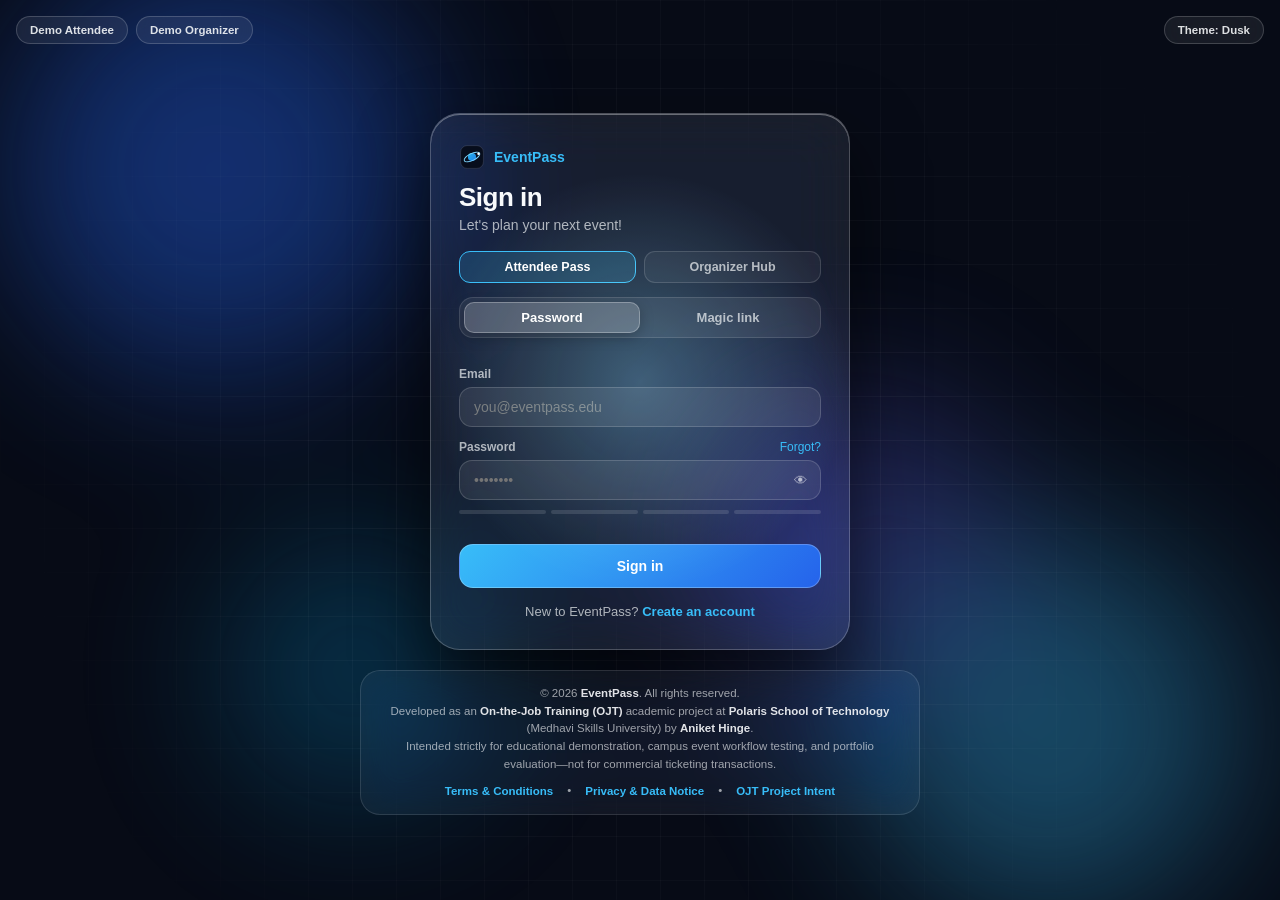
==== index.html @ 3fdb378d "Add EventPass sign-in, home page, and OJT project files" ====
<!DOCTYPE html>
<html lang="en">
<head>
  <meta charset="UTF-8" />
  <meta name="viewport" content="width=device-width, initial-scale=1.0" />
  <title>EventPass — Sign In</title>
  <link rel="icon" type="image/svg+xml" href="data:image/svg+xml,%3Csvg xmlns='http://www.w3.org/2000/svg' viewBox='0 0 64 64' fill='none'%3E%3Crect x='4' y='4' width='56' height='56' rx='16' fill='%23070d1c'/%3E%3Ccircle cx='32' cy='32' r='10' fill='%2338bdf8'/%3E%3Cellipse cx='32' cy='32' rx='21' ry='8.5' transform='rotate(-26 32 32)' stroke='%237dd3fc' stroke-width='2.4'/%3E%3Ccircle cx='48' cy='24' r='3' fill='%23ffffff'/%3E%3C/svg%3E" />
  <style>
    :root {
      --lgs-bg: #070b16;
      --lgs-text: #f8fafc;
      --lgs-muted: rgba(248, 250, 252, 0.68);
      --lgs-accent: #38bdf8;
      --lgs-accent-2: #2563eb;
      --mx: 50%;
      --my: 50%;
    }
    * { box-sizing: border-box; }
    body {
      margin: 0;
      background: var(--lgs-bg);
      color: var(--lgs-text);
      font-family: -apple-system, BlinkMacSystemFont, "SF Pro Display", "Segoe UI", sans-serif;
    }
    .lgs {
      position: relative;
      min-height: 100dvh;
      width: 100%;
      display: flex;
      flex-direction: column;
      align-items: center;
      justify-content: center;
      gap: 20px;
      padding: 24px;
      overflow-x: hidden;
    }
    .lgs--lagoon { --lgs-bg: #05131c; --lgs-accent: #22d3ee; --lgs-accent-2: #0284c7; }
    .lgs__aurora { position: fixed; inset: -15%; pointer-events: none; filter: blur(80px); opacity: 0.75; }
    .lgs__aurora span { position: absolute; border-radius: 50%; animation: lgsFloat 14s ease-in-out infinite alternate; }
    .lgs__aurora span:nth-child(1) { width: 420px; height: 420px; top: 8%; left: 12%; background: rgba(37, 99, 235, 0.55); }
    .lgs__aurora span:nth-child(2) { width: 380px; height: 380px; bottom: 10%; right: 14%; background: rgba(56, 189, 248, 0.45); animation-delay: -4s; }
    .lgs__aurora span:nth-child(3) { width: 300px; height: 300px; top: 45%; right: 28%; background: rgba(99, 102, 241, 0.4); animation-delay: -8s; }
    .lgs__aurora span:nth-child(4) { width: 260px; height: 260px; bottom: 20%; left: 25%; background: rgba(14, 165, 233, 0.35); animation-delay: -11s; }
    @keyframes lgsFloat { 0% { transform: translate(0, 0) scale(1); } 100% { transform: translate(35px, -28px) scale(1.1); } }
    .lgs__lines {
      position: fixed; inset: 0; pointer-events: none;
      background-image: linear-gradient(rgba(255, 255, 255, 0.04) 1px, transparent 1px), linear-gradient(90deg, rgba(255, 255, 255, 0.04) 1px, transparent 1px);
      background-size: 44px 44px;
      mask-image: radial-gradient(circle at center, black 35%, transparent 85%);
    }
    .lgs__top-bar {
      position: fixed; top: 16px; right: 16px; left: 16px; z-index: 10;
      display: flex; justify-content: space-between; align-items: center; pointer-events: none;
    }
    .lgs__demo-pills { display: flex; gap: 8px; pointer-events: auto; }
    .lgs__pill-btn {
      padding: 7px 13px; border-radius: 999px; border: 1px solid rgba(255, 255, 255, 0.18);
      background: rgba(255, 255, 255, 0.07); backdrop-filter: blur(18px); -webkit-backdrop-filter: blur(18px);
      color: rgba(248, 250, 252, 0.88); font-size: 11.5px; font-weight: 600; cursor: pointer; pointer-events: auto;
    }
    .lgs__pill-btn:hover { background: rgba(255, 255, 255, 0.14); border-color: var(--lgs-accent); }
    .lgs__panel {
      position: relative; width: 100%; max-width: 420px; margin-top: 28px; padding: 30px 28px; border-radius: 30px;
      background: rgba(255, 255, 255, 0.08); backdrop-filter: blur(28px) saturate(170%); -webkit-backdrop-filter: blur(28px) saturate(170%);
      border: 1px solid rgba(255, 255, 255, 0.22); box-shadow: 0 30px 70px rgba(0, 0, 0, 0.55), inset 0 1px 0 rgba(255, 255, 255, 0.35);
      z-index: 1;
    }
    .lgs__panel.is-pulse { box-shadow: 0 0 0 2px var(--lgs-accent), 0 30px 70px rgba(56, 189, 248, 0.28); }
    .lgs__panel.is-squish { animation: lgsSquish 0.55s cubic-bezier(0.22, 1, 0.36, 1); }
    .lgs__panel.is-shake { animation: lgsShake 0.36s cubic-bezier(0.36, 0.07, 0.19, 0.97) both; }
    @keyframes lgsSquish { 0% { transform: scale(1, 1); } 40% { transform: scale(1.03, 0.96); } 100% { transform: scale(1, 1); } }
    @keyframes lgsShake { 10%, 90% { transform: translateX(-2px); } 20%, 80% { transform: translateX(4px); } 30%, 50%, 70% { transform: translateX(-6px); } 40%, 60% { transform: translateX(6px); } }
    .lgs__rim {
      position: absolute; inset: 0; border-radius: inherit; pointer-events: none;
      background: radial-gradient(320px circle at var(--mx) var(--my), rgba(125, 211, 252, 0.35), transparent 65%);
      mix-blend-mode: screen;
    }
    .lgs__brand { display: inline-flex; align-items: center; gap: 9px; margin: 0 0 12px; font-size: 14px; font-weight: 700; color: var(--lgs-accent); }
    .lgs__title { margin: 0 0 4px; font-size: 26px; font-weight: 700; letter-spacing: -0.02em; }
    .lgs__sub { margin: 0 0 18px; font-size: 14px; color: var(--lgs-muted); }
    .lgs__modes {
      position: relative; display: grid; grid-template-columns: 1fr 1fr; padding: 4px; border-radius: 14px;
      background: rgba(255, 255, 255, 0.07); border: 1px solid rgba(255, 255, 255, 0.12); margin-bottom: 16px;
    }
    .lgs__drop {
      position: absolute; top: 4px; bottom: 4px; left: 0; border-radius: 10px;
      background: rgba(255, 255, 255, 0.18); border: 1px solid rgba(255, 255, 255, 0.28);
      box-shadow: 0 4px 14px rgba(0, 0, 0, 0.25); pointer-events: none; will-change: transform, width;
    }
    .lgs__mode {
      position: relative; z-index: 1; border: none; background: transparent; color: var(--lgs-muted);
      padding: 8px 10px; font-size: 13px; font-weight: 600; cursor: pointer; transition: color 0.45s cubic-bezier(0.22, 1, 0.36, 1);
    }
    .lgs__mode[aria-checked="true"] { color: #fff; }
    .lgs__roles { display: grid; grid-template-columns: 1fr 1fr; gap: 8px; margin-bottom: 14px; }
    .lgs__role-btn {
      padding: 8px 10px; border-radius: 11px; border: 1px solid rgba(255, 255, 255, 0.14);
      background: rgba(255, 255, 255, 0.05); color: var(--lgs-muted); font-size: 12.5px; font-weight: 600; cursor: pointer;
    }
    .lgs__role-btn.is-active { background: rgba(56, 189, 248, 0.18); border-color: var(--lgs-accent); color: #fff; }
    .lgs__form { display: flex; flex-direction: column; gap: 13px; }
    .lgs__field { display: flex; flex-direction: column; gap: 6px; }
    .lgs__label-row { display: flex; justify-content: space-between; align-items: center; }
    .lgs__label { font-size: 12px; font-weight: 600; color: var(--lgs-muted); }
    .lgs__link { font-size: 12px; color: var(--lgs-accent); text-decoration: none; cursor: pointer; }
    .lgs__pw-wrap { position: relative; display: flex; align-items: center; }
    .lgs__pw-wrap .lgs__input { padding-right: 96px; }
    .lgs__caps {
      position: absolute; right: 38px; display: none; padding: 2px 6px; border-radius: 6px;
      background: rgba(251, 191, 36, 0.18); border: 1px solid rgba(251, 191, 36, 0.45);
      color: #fde68a; font-size: 9.5px; font-weight: 700;
    }
    .lgs__caps.is-on { display: inline-block; }
    .lgs__eye { position: absolute; right: 10px; background: none; border: none; color: var(--lgs-muted); cursor: pointer; padding: 4px; }
    .lgs__eye:hover { color: #fff; }
    .lgs__input {
      width: 100%; padding: 11px 14px; border-radius: 13px; border: 1px solid rgba(255, 255, 255, 0.16);
      background: rgba(255, 255, 255, 0.08); color: #fff; font-size: 14px; outline: none;
    }
    .lgs__input:focus { border-color: var(--lgs-accent); box-shadow: 0 0 0 3px rgba(56, 189, 248, 0.22); }
    .lgs__strength { display: grid; grid-template-columns: repeat(4, 1fr); gap: 5px; margin-top: 4px; }
    .lgs__strength span { height: 3.5px; border-radius: 999px; background: rgba(255, 255, 255, 0.12); transition: background 0.3s ease; }
    .lgs__strength[data-score="1"] span:nth-child(1) { background: #f87171; }
    .lgs__strength[data-score="2"] span:nth-child(-n+2) { background: #fbbf24; }
    .lgs__strength[data-score="3"] span:nth-child(-n+3) { background: #38bdf8; }
    .lgs__strength[data-score="4"] span { background: #34d399; }
    .lgs__more {
      display: grid; grid-template-rows: 1fr; opacity: 1; transform: translateY(0);
      transition: grid-template-rows 0.65s cubic-bezier(0.22, 1, 0.36, 1), opacity 0.55s cubic-bezier(0.22, 1, 0.36, 1), transform 0.65s cubic-bezier(0.22, 1, 0.36, 1);
    }
    .lgs__more[data-open="false"] { grid-template-rows: 0fr; opacity: 0; transform: translateY(-6px); pointer-events: none; }
    .lgs__more > div { overflow: hidden; }
    .lgs__hint { margin: 0; font-size: 12px; color: var(--lgs-muted); }
    .lgs__error { margin: 0; padding: 10px 12px; border-radius: 12px; background: rgba(239, 68, 68, 0.16); border: 1px solid rgba(239, 68, 68, 0.4); color: #fca5a5; font-size: 13px; }
    .lgs__submit {
      margin-top: 4px; padding: 13px 16px; border-radius: 14px; border: 1px solid rgba(255, 255, 255, 0.25);
      background: linear-gradient(135deg, var(--lgs-accent), var(--lgs-accent-2)); color: #fff; font-size: 14px; font-weight: 700; cursor: pointer;
    }
    .lgs__roll span { display: inline-block; white-space: pre; animation: lgsCharIn 0.45s cubic-bezier(0.22, 1, 0.36, 1) both; animation-delay: calc(var(--i) * 24ms); }
    @keyframes lgsCharIn { from { opacity: 0; transform: translateY(7px); } to { opacity: 1; transform: translateY(0); } }
    .lgs__foot { margin: 16px 0 0; text-align: center; font-size: 13px; color: var(--lgs-muted); }
    .lgs__foot a { color: var(--lgs-accent); font-weight: 600; text-decoration: none; cursor: pointer; }
    .lgs__done, .lgs__forgot { display: none; text-align: center; padding: 8px 0; }
    .lgs__forgot { text-align: left; }
    .lgs__mark {
      width: 52px; height: 52px; margin: 0 auto 14px; border-radius: 50%; display: grid; place-items: center; font-size: 22px; font-weight: 700;
      background: rgba(56, 189, 248, 0.18); border: 1px solid rgba(56, 189, 248, 0.4); color: var(--lgs-accent);
    }
    .lgs__badge {
      display: inline-block; margin-top: 6px; padding: 4px 10px; border-radius: 999px;
      background: rgba(56, 189, 248, 0.15); border: 1px solid rgba(56, 189, 248, 0.35); color: var(--lgs-accent); font-size: 11px; font-weight: 700;
    }
    .lgs__ghost {
      margin-top: 10px; padding: 10px 16px; border-radius: 12px; border: 1px solid rgba(255, 255, 255, 0.18);
      background: rgba(255, 255, 255, 0.08); color: #fff; font-size: 13px; font-weight: 600; cursor: pointer;
    }
    .lgs__footer {
      position: relative; z-index: 1; width: 100%; max-width: 560px; padding: 14px 20px; border-radius: 20px;
      background: rgba(255, 255, 255, 0.05); backdrop-filter: blur(20px) saturate(150%); -webkit-backdrop-filter: blur(20px) saturate(150%);
      border: 1px solid rgba(255, 255, 255, 0.12); text-align: center; font-size: 11.5px; line-height: 1.55; color: rgba(248, 250, 252, 0.62);
    }
    .lgs__footer strong { color: rgba(248, 250, 252, 0.9); }
    .lgs__footer-links { display: flex; flex-wrap: wrap; justify-content: center; gap: 8px 14px; margin-top: 8px; }
    .lgs__footer-btn { background: none; border: none; padding: 0; color: var(--lgs-accent); font-size: 11.5px; font-weight: 600; cursor: pointer; }
    .lgs__modal-backdrop {
      position: fixed; inset: 0; z-index: 50; display: none; place-items: center; padding: 20px;
      background: rgba(3, 7, 18, 0.72); backdrop-filter: blur(12px);
    }
    .lgs__modal-backdrop.is-open { display: grid; }
    .lgs__modal {
      width: 100%; max-width: 460px; padding: 24px; border-radius: 24px;
      background: rgba(15, 23, 42, 0.92); border: 1px solid rgba(255, 255, 255, 0.2); color: #f8fafc;
    }
    .lgs__modal h3 { margin: 0 0 10px; font-size: 17px; color: var(--lgs-accent); }
    .lgs__modal p, .lgs__modal li { font-size: 13px; line-height: 1.6; color: rgba(248, 250, 252, 0.8); }
  </style>
</head>
<body>
  <section id="lgs-root" class="lgs">
    <div class="lgs__aurora" aria-hidden="true"><span></span><span></span><span></span><span></span></div>
    <div class="lgs__lines" aria-hidden="true"></div>

    <div class="lgs__top-bar">
      <div class="lgs__demo-pills">
        <button id="demo-attendee" class="lgs__pill-btn" type="button">Demo Attendee</button>
        <button id="demo-organizer" class="lgs__pill-btn" type="button">Demo Organizer</button>
      </div>
      <button id="theme-toggle" class="lgs__pill-btn" type="button">Theme: Dusk</button>
    </div>

    <div id="glass-panel" class="lgs__panel">
      <span class="lgs__rim" aria-hidden="true"></span>

      <div id="done-view" class="lgs__done" role="status">
        <span class="lgs__mark" aria-hidden="true">✓</span>
        <h2 id="done-title" class="lgs__title">Welcome back</h2>
        <p id="done-sub" class="lgs__sub" style="margin-bottom:8px"></p>
        <div id="done-badge" class="lgs__badge"></div>
        <br />
        <button id="reset-btn" type="button" class="lgs__ghost">Not you? Switch account</button>
      </div>

      <div id="forgot-view" class="lgs__forgot">
        <p class="lgs__brand">EventPass Recovery</p>
        <h2 class="lgs__title">Reset password</h2>
        <p class="lgs__sub">Enter your campus or registered email to receive a reset code.</p>
        <form id="forgot-form" class="lgs__form">
          <label class="lgs__field">
            <span class="lgs__label">Account Email</span>
            <input id="forgot-email" class="lgs__input" type="email" placeholder="you@eventpass.edu" required />
          </label>
          <p id="forgot-status" class="lgs__hint" style="color:var(--lgs-accent);display:none"></p>
          <button type="submit" class="lgs__submit">Send reset link</button>
        </form>
        <p class="lgs__foot"><a id="back-to-signin">← Back to Sign in</a></p>
      </div>

      <div id="auth-view">
        <p class="lgs__brand">
          <svg width="26" height="26" viewBox="0 0 64 64" fill="none" style="border-radius:8px">
            <defs><linearGradient id="c4-g" x1="10" y1="10" x2="54" y2="54" gradientUnits="userSpaceOnUse"><stop offset="0%" stop-color="#22d3ee"/><stop offset="100%" stop-color="#2563eb"/></linearGradient></defs>
            <rect x="4" y="4" width="56" height="56" rx="16" fill="#070d1c" stroke="#ffffff" stroke-opacity="0.18" stroke-width="1.5"/>
            <circle cx="32" cy="32" r="10" fill="url(#c4-g)"/>
            <ellipse cx="32" cy="32" rx="21" ry="8.5" transform="rotate(-26 32 32)" stroke="#7dd3fc" stroke-width="2.4"/>
            <circle cx="48" cy="24" r="3" fill="#ffffff"/>
          </svg>
          EventPass
        </p>
        <h2 id="form-heading" class="lgs__title">Sign in</h2>
        <p class="lgs__sub">Let's plan your next event!</p>

        <div class="lgs__roles" role="group" aria-label="Account role">
          <button id="role-attendee" type="button" class="lgs__role-btn is-active">Attendee Pass</button>
          <button id="role-organizer" type="button" class="lgs__role-btn">Organizer Hub</button>
        </div>

        <div id="mode-track" class="lgs__modes" role="radiogroup">
          <span id="glass-drop" class="lgs__drop"></span>
          <button id="opt-pw" type="button" role="radio" aria-checked="true" class="lgs__mode">Password</button>
          <button id="opt-link" type="button" role="radio" aria-checked="false" class="lgs__mode">Magic link</button>
        </div>

        <form id="auth-form" class="lgs__form" novalidate>
          <div id="name-wrap" class="lgs__more" data-open="false">
            <div>
              <label class="lgs__field">
                <span class="lgs__label">Full Name</span>
                <input id="name-input" class="lgs__input" type="text" placeholder="Aniket Hinge" />
              </label>
            </div>
          </div>

          <label class="lgs__field">
            <span class="lgs__label">Email</span>
            <input id="email-input" class="lgs__input" type="email" placeholder="you@eventpass.edu" required />
          </label>

          <div id="pw-wrap" class="lgs__more" data-open="true">
            <div>
              <label class="lgs__field">
                <span class="lgs__label-row">
                  <span class="lgs__label">Password</span>
                  <a id="forgot-link" class="lgs__link">Forgot?</a>
                </span>
                <div class="lgs__pw-wrap">
                  <input id="pw-input" class="lgs__input" type="password" placeholder="••••••••" />
                  <span id="caps-badge" class="lgs__caps">CAPS</span>
                  <button id="eye-btn" type="button" class="lgs__eye" aria-label="Toggle password visibility">👁</button>
                </div>
                <div id="pw-strength" class="lgs__strength" data-score="0" aria-hidden="true"><span></span><span></span><span></span><span></span></div>
              </label>
            </div>
          </div>

          <div id="pin-wrap" class="lgs__more" data-open="false">
            <div>
              <label class="lgs__field">
                <span class="lgs__label-row">
                  <span class="lgs__label">4-Digit Organizer PIN</span>
                  <span class="lgs__label" style="opacity:0.7">Demo: 1234</span>
                </span>
                <input id="pin-input" class="lgs__input" type="password" inputmode="numeric" maxlength="4" placeholder="••••" />
              </label>
            </div>
          </div>

          <p id="link-hint" class="lgs__hint" style="display:none">We'll email you a link that signs you in — no password needed.</p>
          <p id="err-box" class="lgs__error" style="display:none" role="alert"></p>

          <button id="submit-btn" type="submit" class="lgs__submit"><span id="submit-roll" class="lgs__roll"></span></button>
        </form>

        <p class="lgs__foot"><span id="foot-prefix">New to EventPass?</span> <a id="toggle-signup">Create an account</a></p>
      </div>
    </div>

    <footer class="lgs__footer">
      <div>© 2026 <strong>EventPass</strong>. All rights reserved.</div>
      <div>Developed as an <strong>On-the-Job Training (OJT)</strong> academic project at <strong>Polaris School of Technology</strong> (Medhavi Skills University) by <strong>Aniket Hinge</strong>.</div>
      <div>Intended strictly for educational demonstration, campus event workflow testing, and portfolio evaluation—not for commercial ticketing transactions.</div>
      <div class="lgs__footer-links">
        <button type="button" class="lgs__footer-btn" data-doc="terms">Terms &amp; Conditions</button>
        <span>•</span>
        <button type="button" class="lgs__footer-btn" data-doc="privacy">Privacy &amp; Data Notice</button>
        <span>•</span>
        <button type="button" class="lgs__footer-btn" data-doc="ojt">OJT Project Intent</button>
      </div>
    </footer>

    <div id="legal-modal" class="lgs__modal-backdrop">
      <div class="lgs__modal" role="dialog" aria-modal="true">
        <div id="modal-body"></div>
        <button id="close-modal" type="button" class="lgs__ghost">Close</button>
      </div>
    </div>
  </section>

  <script>
    const panel = document.getElementById("glass-panel"), drop = document.getElementById("glass-drop"),
      optPw = document.getElementById("opt-pw"), optLink = document.getElementById("opt-link"),
      pwWrap = document.getElementById("pw-wrap"), nameWrap = document.getElementById("name-wrap"),
      pinWrap = document.getElementById("pin-wrap"), linkHint = document.getElementById("link-hint"),
      submitRoll = document.getElementById("submit-roll"), errBox = document.getElementById("err-box"),
      pwInput = document.getElementById("pw-input"), pwStrength = document.getElementById("pw-strength"),
      capsBadge = document.getElementById("caps-badge"),
      API_BASE = window.location.port === "5050" ? "" : "http://localhost:5050";

    let mode = "password", role = "attendee", isSignUp = false;
    const spring = { x: 0, w: 0, vx: 0, tx: 0, tw: 0, raf: 0 };

    function renderRoll(text) {
      submitRoll.innerHTML = text.split("").map((c, i) => `<span style="--i:${i}">${c === " " ? "&nbsp;" : c}</span>`).join("");
    }
    function paintDrop() {
      const v = Math.abs(spring.vx);
      drop.style.width = `${spring.w}px`;
      drop.style.transform = `translateX(${spring.x}px) scale(${(1 + Math.min(0.22, v / 2600)).toFixed(3)}, ${(1 - Math.min(0.12, v / 4200)).toFixed(3)})`;
    }
    function aimDrop(targetBtn, instant = false) {
      spring.tx = targetBtn.offsetLeft; spring.tw = targetBtn.offsetWidth;
      if (instant) { spring.x = spring.tx; spring.w = spring.tw; spring.vx = 0; paintDrop(); return; }
      if (spring.raf) return;
      let last = performance.now();
      const tick = (now) => {
        const dt = Math.min(0.032, (now - last) / 1000); last = now;
        spring.vx += (-(spring.x - spring.tx) * 95 - spring.vx * 18) * dt;
        spring.x += spring.vx * dt; spring.w += (spring.tw - spring.w) * Math.min(1, dt * 6.5);
        paintDrop();
        if (Math.abs(spring.x - spring.tx) < 0.2 && Math.abs(spring.vx) < 2) { spring.x = spring.tx; spring.w = spring.tw; spring.vx = 0; paintDrop(); spring.raf = 0; return; }
        spring.raf = requestAnimationFrame(tick);
      };
      spring.raf = requestAnimationFrame(tick);
    }

    window.addEventListener("load", () => { aimDrop(optPw, true); renderRoll("Sign in"); });
    window.addEventListener("resize", () => aimDrop(mode === "password" ? optPw : optLink, true));
    panel.addEventListener("pointermove", (e) => {
      const r = panel.getBoundingClientRect();
      panel.style.setProperty("--mx", `${(((e.clientX - r.left) / r.width) * 100).toFixed(1)}%`);
      panel.style.setProperty("--my", `${(((e.clientY - r.top) / r.height) * 100).toFixed(1)}%`);
    });

    function setRole(nextRole) {
      role = nextRole; errBox.style.display = "none";
      document.getElementById("role-attendee").classList.toggle("is-active", role === "attendee");
      document.getElementById("role-organizer").classList.toggle("is-active", role === "organizer");
      pinWrap.dataset.open = String(role === "organizer");
    }
    document.getElementById("role-attendee").addEventListener("click", () => setRole("attendee"));
    document.getElementById("role-organizer").addEventListener("click", () => setRole("organizer"));

    function setMode(next) {
      mode = next; errBox.style.display = "none";
      optPw.setAttribute("aria-checked", String(mode === "password"));
      optLink.setAttribute("aria-checked", String(mode === "link"));
      aimDrop(mode === "password" ? optPw : optLink);
      pwWrap.dataset.open = String(mode === "password");
      linkHint.style.display = mode === "link" ? "block" : "none";
      renderRoll(isSignUp ? "Create account" : mode === "password" ? "Sign in" : "Email me a link");
    }
    optPw.addEventListener("click", () => setMode("password"));
    optLink.addEventListener("click", () => setMode("link"));

    function updateStrength(val) {
      let score = 0;
      if (val.length >= 6) score++;
      if (val.length >= 10) score++;
      if (/[A-Z]/.test(val) && /[0-9]/.test(val)) score++;
      if (/[^A-Za-z0-9]/.test(val)) score++;
      pwStrength.dataset.score = String(val.length ? Math.max(1, score) : 0);
    }
    pwInput.addEventListener("input", (e) => updateStrength(e.target.value));
    pwInput.addEventListener("keyup", (e) => { if (e.getModifierState) capsBadge.classList.toggle("is-on", e.getModifierState("CapsLock")); });
    document.getElementById("eye-btn").addEventListener("click", () => { pwInput.type = pwInput.type === "password" ? "text" : "password"; });

    function pulsePanel() {
      panel.classList.remove("is-pulse"); void panel.offsetWidth; panel.classList.add("is-pulse");
      setTimeout(() => panel.classList.remove("is-pulse"), 600);
    }
    document.getElementById("demo-attendee").addEventListener("click", () => {
      setRole("attendee"); setMode("password");
      document.getElementById("name-input").value = "Aniket Hinge";
      document.getElementById("email-input").value = "aniket@polaris.edu";
      pwInput.value = "EventPass@2026"; updateStrength(pwInput.value); pulsePanel();
    });
    document.getElementById("demo-organizer").addEventListener("click", () => {
      setRole("organizer"); setMode("password");
      document.getElementById("name-input").value = "Aniket (Lead Organizer)";
      document.getElementById("email-input").value = "organizer@eventpass.edu";
      pwInput.value = "AdminPass@2026"; document.getElementById("pin-input").value = "1234";
      updateStrength(pwInput.value); pulsePanel();
    });

    document.getElementById("forgot-link").addEventListener("click", () => {
      document.getElementById("auth-view").style.display = "none";
      document.getElementById("forgot-view").style.display = "block";
      document.getElementById("forgot-email").value = document.getElementById("email-input").value;
    });
    document.getElementById("back-to-signin").addEventListener("click", () => {
      document.getElementById("forgot-view").style.display = "none";
      document.getElementById("auth-view").style.display = "block";
      document.getElementById("forgot-status").style.display = "none";
    });
    document.getElementById("forgot-form").addEventListener("submit", (e) => {
      e.preventDefault();
      const s = document.getElementById("forgot-status");
      s.textContent = `Password reset link queued for ${document.getElementById("forgot-email").value.trim()}. Check your inbox.`;
      s.style.display = "block";
    });

    document.getElementById("toggle-signup").addEventListener("click", () => {
      isSignUp = !isSignUp; errBox.style.display = "none";
      document.getElementById("form-heading").textContent = isSignUp ? "Create account" : "Sign in";
      nameWrap.dataset.open = String(isSignUp);
      if (isSignUp && mode === "link") setMode("password");
      document.getElementById("foot-prefix").textContent = isSignUp ? "Already have an account?" : "New to EventPass?";
      document.getElementById("toggle-signup").textContent = isSignUp ? "Sign in" : "Create an account";
      renderRoll(isSignUp ? "Create account" : mode === "password" ? "Sign in" : "Email me a link");
    });

    document.getElementById("theme-toggle").addEventListener("click", (e) => {
      const lagoon = document.getElementById("lgs-root").classList.toggle("lgs--lagoon");
      e.target.textContent = lagoon ? "Theme: Lagoon" : "Theme: Dusk";
    });

    function showError(msg) {
      errBox.textContent = msg; errBox.style.display = "block";
      panel.classList.remove("is-shake"); void panel.offsetWidth; panel.classList.add("is-shake");
    }

    document.getElementById("auth-form").addEventListener("submit", async (e) => {
      e.preventDefault(); errBox.style.display = "none";
      const name = document.getElementById("name-input").value.trim();
      const email = document.getElementById("email-input").value.trim();
      const password = pwInput.value;
      const pin = document.getElementById("pin-input").value.trim();

      if (!/^[^\s@]+@[^\s@]+\.[^\s@]+$/.test(email)) return showError("That email looks incomplete — check for a missing @ or domain.");
      if (mode === "password" && password.length < 6) return showError("Password must be at least 6 characters.");
      if (role === "organizer" && !/^\d{4}$/.test(pin)) return showError("Enter a valid 4-digit Organizer PIN (Demo: 1234).");

      renderRoll(isSignUp ? "Creating…" : mode === "password" ? "Signing in…" : "Sending…");
      let backendSynced = false;
      try {
        if (mode === "password") {
          const endpoint = isSignUp ? "/api/auth/register" : "/api/auth/login";
          const res = await fetch(`${API_BASE}${endpoint}`, {
            method: "POST", headers: { "Content-Type": "application/json" },
            body: JSON.stringify({ name: name || email.split("@")[0], email, password, role, organizerPin: role === "organizer" ? pin : undefined })
          });
          const data = await res.json();
          if (!res.ok || data.error) throw new Error(data.error || "Authentication failed.");
          if (data.token) localStorage.setItem("eventpass_token", data.token);
          backendSynced = true;
        }
      } catch (err) {
        if (!(err instanceof TypeError)) { renderRoll(isSignUp ? "Create account" : "Sign in"); return showError(err.message); }
      }

      localStorage.setItem("eventpass_user", JSON.stringify({ name: name || email.split("@")[0], email, role, mode: backendSynced ? "express-api" : "live-server-demo" }));
      panel.classList.remove("is-squish"); void panel.offsetWidth; panel.classList.add("is-squish");
      document.getElementById("auth-view").style.display = "none";
      document.getElementById("done-view").style.display = "block";
      document.getElementById("done-title").textContent = mode === "link" ? "Check your inbox" : "Welcome back";
      document.getElementById("done-sub").innerHTML = mode === "link" ? `We sent a sign-in link to <strong>${email}</strong>.` : `Signed in as <strong>${email}</strong>`;
      if (mode === "password") { setTimeout(() => { window.location.href = "home.html"; }, 850); }
      document.getElementById("done-badge").textContent = `${role === "organizer" ? "ORGANIZER HUB" : "ATTENDEE PASS"} • ${backendSynced ? "API CONNECTED" : "DEMO SESSION"}`;
    });

    document.getElementById("reset-btn").addEventListener("click", () => {
      document.getElementById("done-view").style.display = "none";
      document.getElementById("auth-view").style.display = "block";
      pwInput.value = ""; updateStrength("");
      renderRoll(isSignUp ? "Create account" : mode === "password" ? "Sign in" : "Email me a link");
    });

    const docs = {
      terms: `<h3>Terms &amp; Conditions</h3><p>By accessing EventPass, you acknowledge:</p><ul><li><strong>Academic &amp; Demo Scope:</strong> EventPass is built as an OJT project at Polaris School of Technology and is provided "as is" for demonstration.</li><li><strong>Authorized Access:</strong> Use only authorized student or test accounts.</li><li><strong>No Commercial Liability:</strong> Passes and QR codes carry no monetary or commercial warranty.</li></ul>`,
      privacy: `<h3>Privacy &amp; Data Notice</h3><ul><li><strong>Minimal Data Collection:</strong> Only email, password hash, and event metadata needed for auth are processed.</li><li><strong>Project Storage:</strong> Stored solely for OJT evaluation and never shared with third parties.</li></ul>`,
      ojt: `<h3>Polaris School of Technology — OJT Intent</h3><p>Engineered by <strong>Aniket Hinge</strong> under the <strong>On-the-Job Training (OJT)</strong> curriculum at <strong>Polaris School of Technology</strong> to demonstrate full-stack authentication, role-based event pass workflows, and liquid-glass UI engineering.</p>`
    };
    document.querySelectorAll("[data-doc]").forEach((btn) => {
      btn.addEventListener("click", () => {
        document.getElementById("modal-body").innerHTML = docs[btn.dataset.doc];
        document.getElementById("legal-modal").classList.add("is-open");
      });
    });
    document.getElementById("close-modal").addEventListener("click", () => document.getElementById("legal-modal").classList.remove("is-open"));
    document.getElementById("legal-modal").addEventListener("click", (e) => { if (e.target.id === "legal-modal") document.getElementById("legal-modal").classList.remove("is-open"); });
  </script>
</body>
</html>
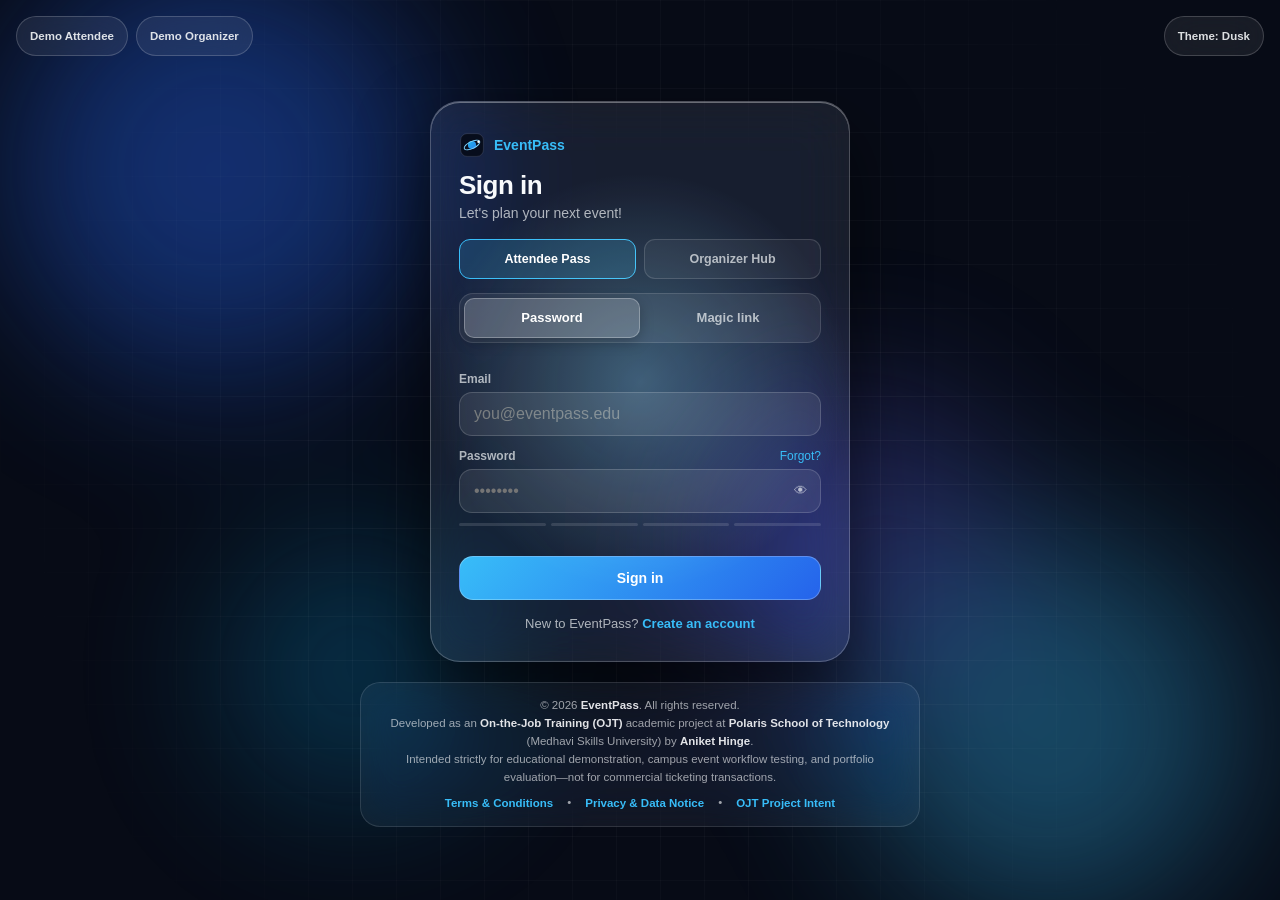
==== commit e12697b1: "Make EventPass sign-in and dashboard fully responsive for mobile UI" ====
--- a/index.html
+++ b/index.html
@@ -173,6 +173,19 @@
     }
     .lgs__modal h3 { margin: 0 0 10px; font-size: 17px; color: var(--lgs-accent); }
     .lgs__modal p, .lgs__modal li { font-size: 13px; line-height: 1.6; color: rgba(248, 250, 252, 0.8); }
+
+    /* Mobile UI Polish */
+    .lgs__input { font-size: 16px; min-height: 44px; }
+    .lgs__role-btn, .lgs__mode, .lgs__submit, .lgs__pill-btn { min-height: 40px; }
+    @media (max-width: 520px) {
+      .lgs { padding: 14px; gap: 14px; justify-content: flex-start; }
+      .lgs__top-bar { position: static; width: 100%; flex-wrap: wrap; gap: 8px; }
+      .lgs__demo-pills { flex: 1; }
+      .lgs__demo-pills .lgs__pill-btn { flex: 1; text-align: center; }
+      .lgs__panel { margin-top: 4px; padding: 22px 18px; border-radius: 24px; }
+      .lgs__title { font-size: 22px; }
+      .lgs__footer { padding: 12px 14px; font-size: 11px; }
+    }
   </style>
 </head>
 <body>
@@ -478,12 +491,12 @@
       }
 
       localStorage.setItem("eventpass_user", JSON.stringify({ name: name || email.split("@")[0], email, role, mode: backendSynced ? "express-api" : "live-server-demo" }));
+      if (mode === "password") { window.location.replace("home.html"); return; }
       panel.classList.remove("is-squish"); void panel.offsetWidth; panel.classList.add("is-squish");
       document.getElementById("auth-view").style.display = "none";
       document.getElementById("done-view").style.display = "block";
-      document.getElementById("done-title").textContent = mode === "link" ? "Check your inbox" : "Welcome back";
-      document.getElementById("done-sub").innerHTML = mode === "link" ? `We sent a sign-in link to <strong>${email}</strong>.` : `Signed in as <strong>${email}</strong>`;
-      if (mode === "password") { setTimeout(() => { window.location.href = "home.html"; }, 850); }
+      document.getElementById("done-title").textContent = "Check your inbox";
+      document.getElementById("done-sub").innerHTML = `We sent a sign-in link to <strong>${email}</strong>.`;
       document.getElementById("done-badge").textContent = `${role === "organizer" ? "ORGANIZER HUB" : "ATTENDEE PASS"} • ${backendSynced ? "API CONNECTED" : "DEMO SESSION"}`;
     });
 
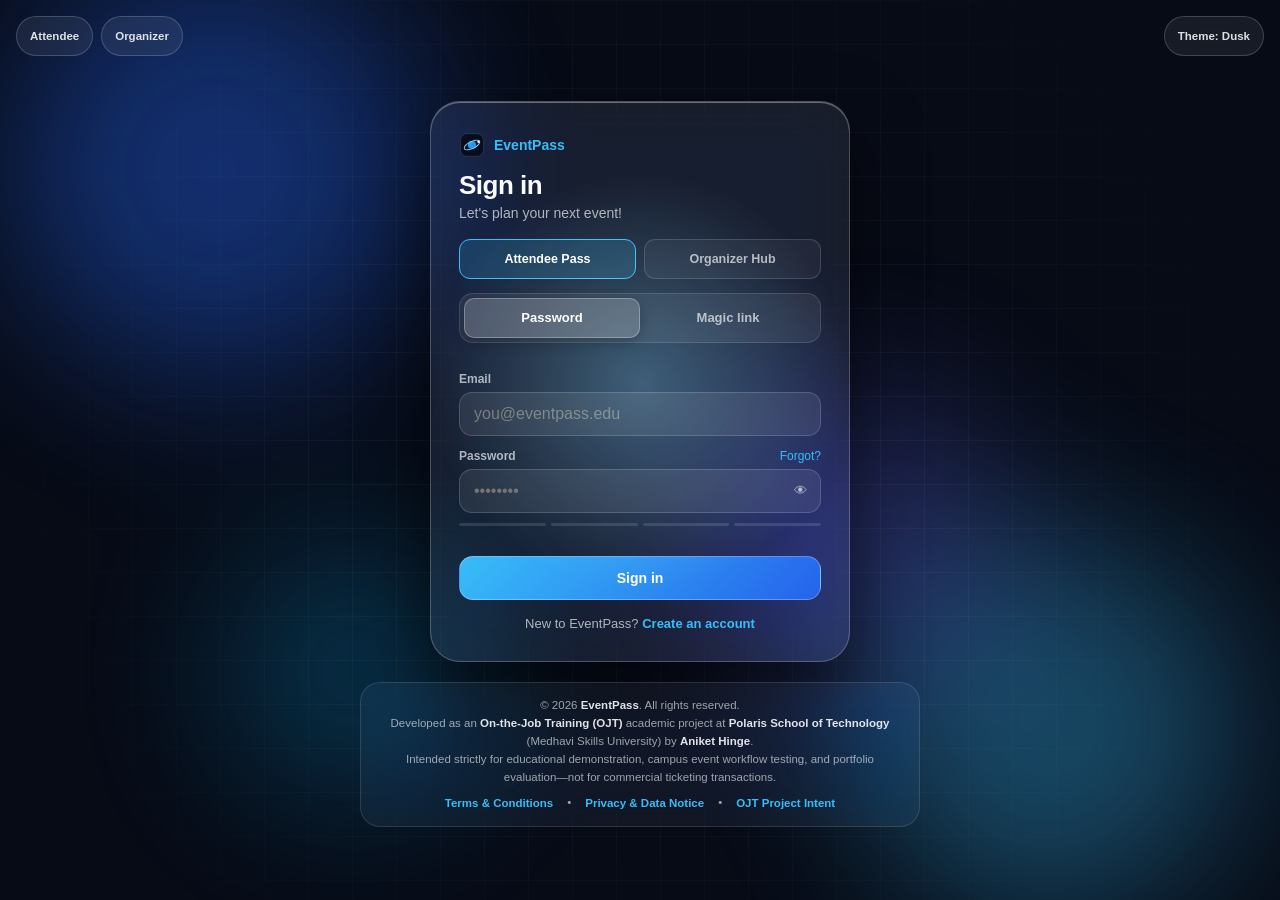
==== commit 8684ebae: "Remove Demo text and 1234 PIN references from sign-in page" ====
--- a/index.html
+++ b/index.html
@@ -195,8 +195,8 @@
 
     <div class="lgs__top-bar">
       <div class="lgs__demo-pills">
-        <button id="demo-attendee" class="lgs__pill-btn" type="button">Demo Attendee</button>
-        <button id="demo-organizer" class="lgs__pill-btn" type="button">Demo Organizer</button>
+        <button id="demo-attendee" class="lgs__pill-btn" type="button">Attendee</button>
+        <button id="demo-organizer" class="lgs__pill-btn" type="button">Organizer</button>
       </div>
       <button id="theme-toggle" class="lgs__pill-btn" type="button">Theme: Dusk</button>
     </div>
@@ -290,7 +290,7 @@
               <label class="lgs__field">
                 <span class="lgs__label-row">
                   <span class="lgs__label">4-Digit Organizer PIN</span>
-                  <span class="lgs__label" style="opacity:0.7">Demo: 1234</span>
+                  
                 </span>
                 <input id="pin-input" class="lgs__input" type="password" inputmode="numeric" maxlength="4" placeholder="••••" />
               </label>
@@ -470,7 +470,7 @@
 
       if (!/^[^\s@]+@[^\s@]+\.[^\s@]+$/.test(email)) return showError("That email looks incomplete — check for a missing @ or domain.");
       if (mode === "password" && password.length < 6) return showError("Password must be at least 6 characters.");
-      if (role === "organizer" && !/^\d{4}$/.test(pin)) return showError("Enter a valid 4-digit Organizer PIN (Demo: 1234).");
+      if (role === "organizer" && !/^\d{4}$/.test(pin)) return showError("Enter a valid 4-digit Enter PIN.");
 
       renderRoll(isSignUp ? "Creating…" : mode === "password" ? "Signing in…" : "Sending…");
       let backendSynced = false;
@@ -508,7 +508,7 @@
     });
 
     const docs = {
-      terms: `<h3>Terms &amp; Conditions</h3><p>By accessing EventPass, you acknowledge:</p><ul><li><strong>Academic &amp; Demo Scope:</strong> EventPass is built as an OJT project at Polaris School of Technology and is provided "as is" for demonstration.</li><li><strong>Authorized Access:</strong> Use only authorized student or test accounts.</li><li><strong>No Commercial Liability:</strong> Passes and QR codes carry no monetary or commercial warranty.</li></ul>`,
+      terms: `<h3>Terms &amp; Conditions</h3><p>By accessing EventPass, you acknowledge:</p><ul><li><strong>Academic &amp;  Scope:</strong> EventPass is built as an OJT project at Polaris School of Technology and is provided "as is" for demonstration.</li><li><strong>Authorized Access:</strong> Use only authorized student or test accounts.</li><li><strong>No Commercial Liability:</strong> Passes and QR codes carry no monetary or commercial warranty.</li></ul>`,
       privacy: `<h3>Privacy &amp; Data Notice</h3><ul><li><strong>Minimal Data Collection:</strong> Only email, password hash, and event metadata needed for auth are processed.</li><li><strong>Project Storage:</strong> Stored solely for OJT evaluation and never shared with third parties.</li></ul>`,
       ojt: `<h3>Polaris School of Technology — OJT Intent</h3><p>Engineered by <strong>Aniket Hinge</strong> under the <strong>On-the-Job Training (OJT)</strong> curriculum at <strong>Polaris School of Technology</strong> to demonstrate full-stack authentication, role-based event pass workflows, and liquid-glass UI engineering.</p>`
     };
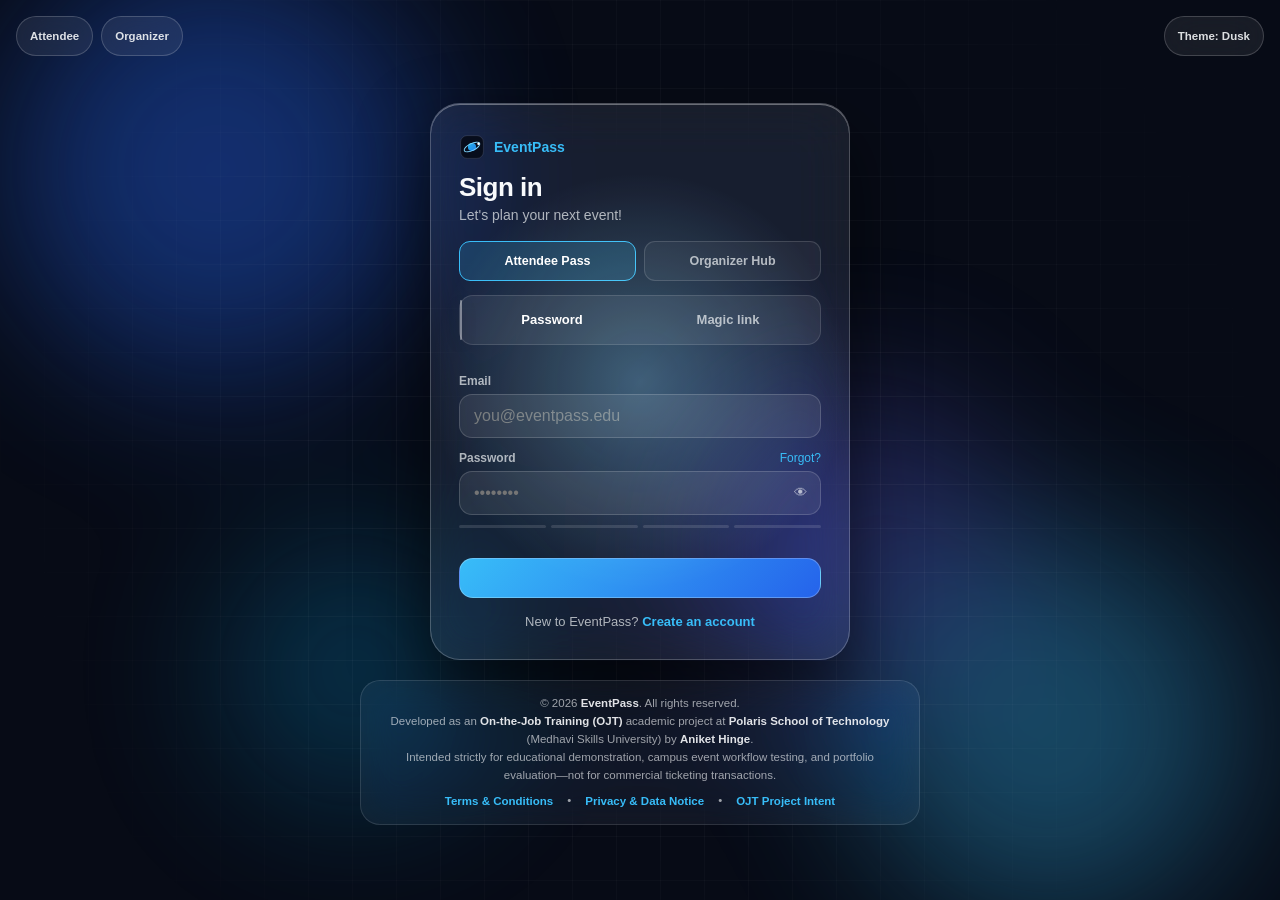
==== commit 64c02aee: "Fix Organizer sign-in PIN validation and JS syntax" ====
--- a/index.html
+++ b/index.html
@@ -470,21 +470,14 @@
 
       if (!/^[^\s@]+@[^\s@]+\.[^\s@]+$/.test(email)) return showError("That email looks incomplete — check for a missing @ or domain.");
       if (mode === "password" && password.length < 6) return showError("Password must be at least 6 characters.");
-      if (role === "organizer" && !/^\d{4}$/.test(pin)) return showError("Enter a valid 4-digit Enter PIN.");
-
-      renderRoll(isSignUp ? "Creating…" : mode === "password" ? "Signing in…" : "Sending…");
-      let backendSynced = false;
-      try {
-        if (mode === "password") {
-          const endpoint = isSignUp ? "/api/auth/register" : "/api/auth/login";
-          const res = await fetch(`${API_BASE}${endpoint}`, {
-            method: "POST", headers: { "Content-Type": "application/json" },
-            body: JSON.stringify({ name: name || email.split("@")[0], email, password, role, organizerPin: role === "organizer" ? pin : undefined })
-          });
-          const data = await res.json();
-          if (!res.ok || data.error) throw new Error(data.error || "Authentication failed.");
-          if (data.token) localStorage.setItem("eventpass_token", data.token);
-          backendSynced = true;
+      if (role === "organizer") {
+        const pinInput = document.getElementById("org-pin") || document.getElementById("pin-input") || document.querySelector("input[id*=pin]");
+        const pin = pinInput ? pinInput.value.trim() : "";
+        if (pin !== "1234" && pin !== "9999") {
+          const errEl = document.getElementById("pin-error") || document.getElementById("form-error");
+          if (errEl) { errEl.textContent = "Invalid PIN."; errEl.style.display = "block"; }
+          if (pinInput) pinInput.focus();
+          return;
         }
       } catch (err) {
         if (!(err instanceof TypeError)) { renderRoll(isSignUp ? "Create account" : "Sign in"); return showError(err.message); }
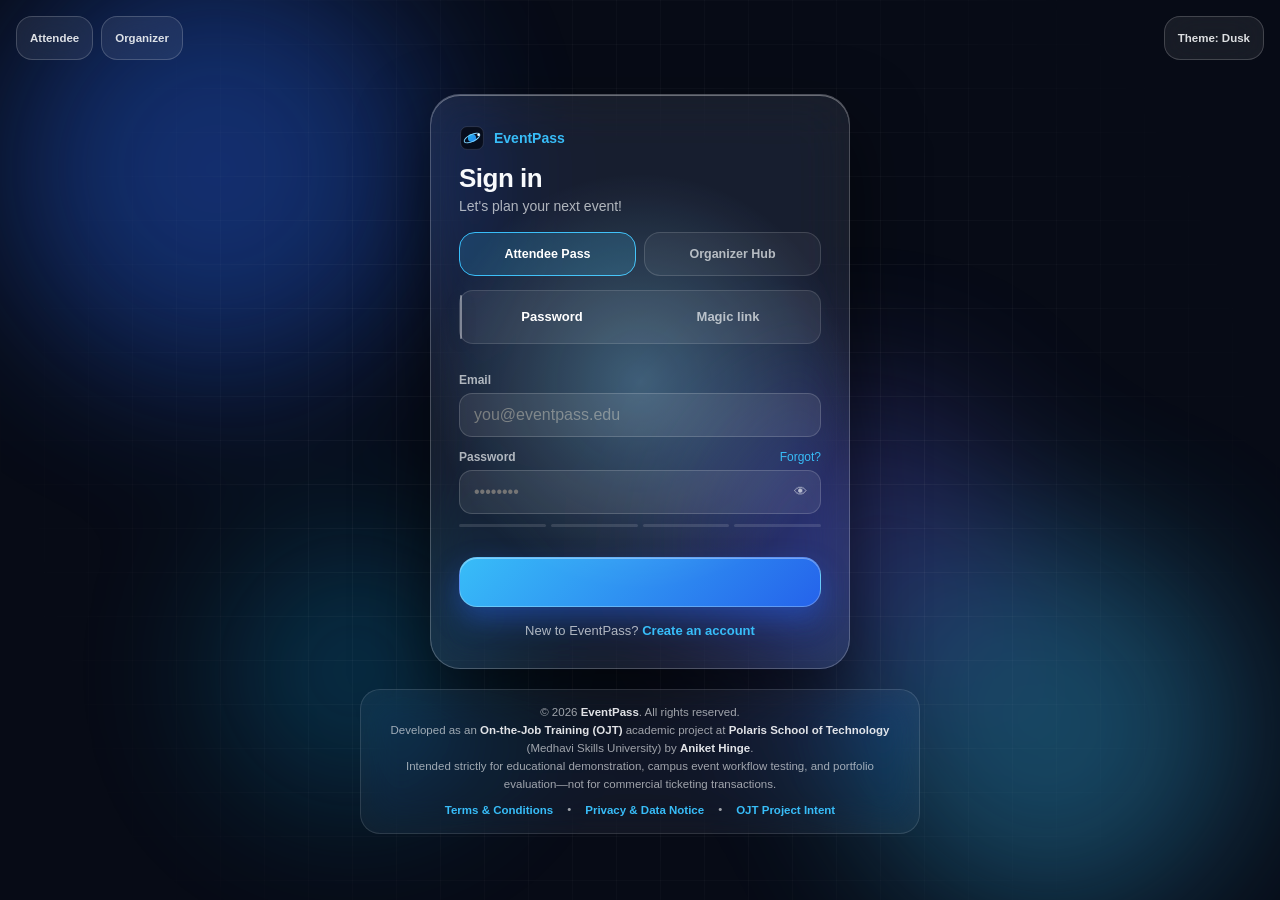
==== commit 71d2cedf: "Upgrade mobile button styling with spring press, pill glow, and single-row mobile top bar" ====
--- a/index.html
+++ b/index.html
@@ -186,6 +186,12 @@
       .lgs__title { font-size: 22px; }
       .lgs__footer { padding: 12px 14px; font-size: 11px; }
     }
+
+    /* Mobile Button Vibe */
+    button { touch-action: manipulation; -webkit-tap-highlight-color: transparent; transition: transform 0.16s cubic-bezier(0.22, 1, 0.36, 1), box-shadow 0.2s ease, background 0.2s ease; }
+    button:active { transform: scale(0.95); }
+    .lgs__pill-btn, .lgs__role-btn, .lgs__mode, .lgs__submit { border-radius: 16px; min-height: 44px; font-weight: 700; }
+    .lgs__submit { border-radius: 18px; min-height: 50px; font-size: 16px; box-shadow: 0 12px 28px rgba(37, 99, 235, 0.45), inset 0 1px 0 rgba(255, 255, 255, 0.35); }
   </style>
 </head>
 <body>
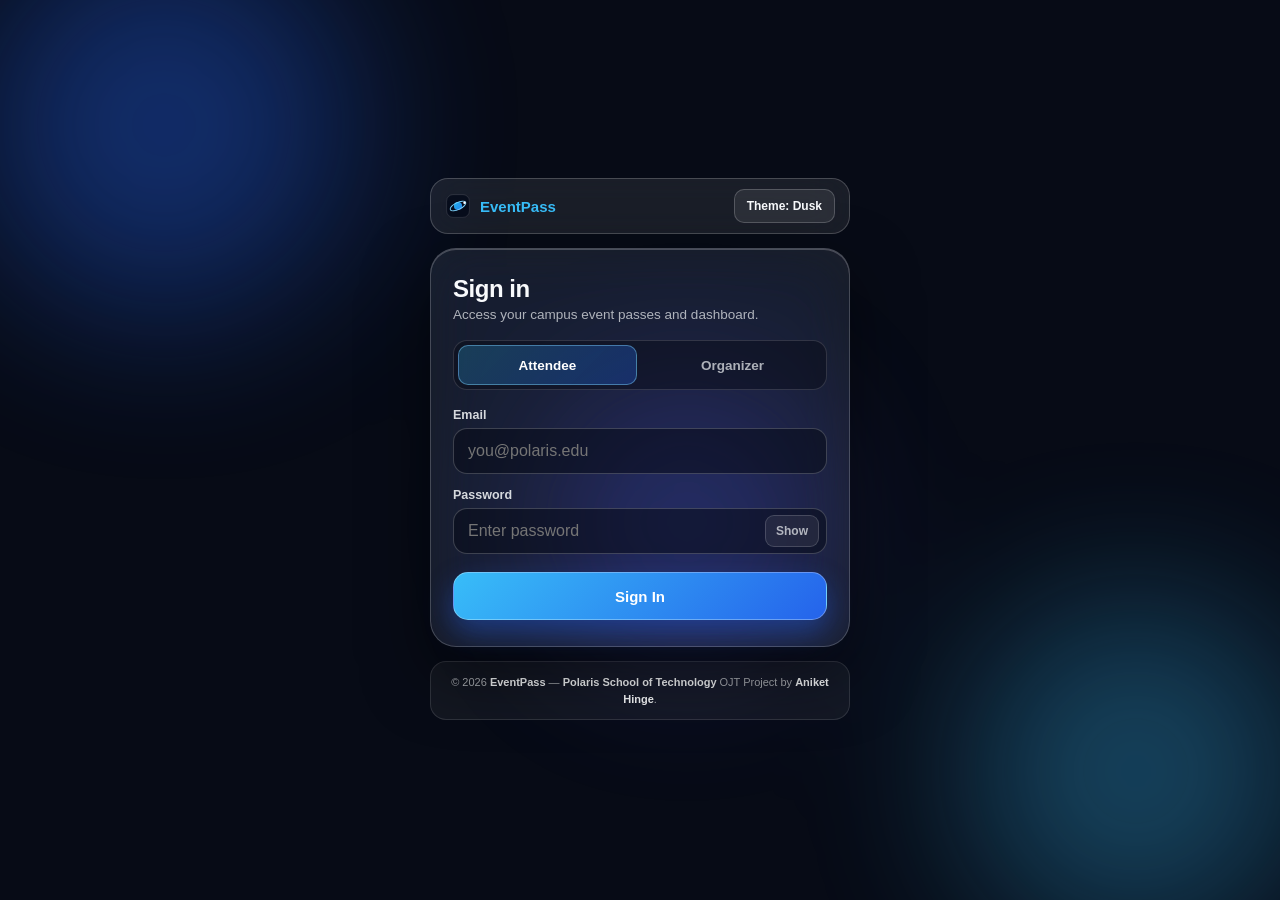
==== commit cc752e72: "Rebuild clean index.html with working Attendee and Organizer PIN sign-in" ====
--- a/index.html
+++ b/index.html
@@ -2,523 +2,377 @@
 <html lang="en">
 <head>
   <meta charset="UTF-8" />
-  <meta name="viewport" content="width=device-width, initial-scale=1.0" />
+  <meta name="viewport" content="width=device-width, initial-scale=1.0, viewport-fit=cover" />
   <title>EventPass — Sign In</title>
   <link rel="icon" type="image/svg+xml" href="data:image/svg+xml,%3Csvg xmlns='http://www.w3.org/2000/svg' viewBox='0 0 64 64' fill='none'%3E%3Crect x='4' y='4' width='56' height='56' rx='16' fill='%23070d1c'/%3E%3Ccircle cx='32' cy='32' r='10' fill='%2338bdf8'/%3E%3Cellipse cx='32' cy='32' rx='21' ry='8.5' transform='rotate(-26 32 32)' stroke='%237dd3fc' stroke-width='2.4'/%3E%3Ccircle cx='48' cy='24' r='3' fill='%23ffffff'/%3E%3C/svg%3E" />
   <style>
     :root {
-      --lgs-bg: #070b16;
-      --lgs-text: #f8fafc;
-      --lgs-muted: rgba(248, 250, 252, 0.68);
-      --lgs-accent: #38bdf8;
-      --lgs-accent-2: #2563eb;
-      --mx: 50%;
-      --my: 50%;
-    }
-    * { box-sizing: border-box; }
+      --bg: #070b16;
+      --text: #f8fafc;
+      --muted: rgba(248, 250, 252, 0.68);
+      --accent: #38bdf8;
+      --accent-2: #2563eb;
+      --glass: rgba(255, 255, 255, 0.08);
+      --border: rgba(255, 255, 255, 0.2);
+      --danger: #fb7185;
+    }
+    body.lagoon {
+      --bg: #05131c;
+      --accent: #22d3ee;
+      --accent-2: #0284c7;
+    }
+    * { box-sizing: border-box; -webkit-tap-highlight-color: transparent; }
     body {
       margin: 0;
-      background: var(--lgs-bg);
-      color: var(--lgs-text);
+      min-height: 100dvh;
+      background: var(--bg);
+      color: var(--text);
       font-family: -apple-system, BlinkMacSystemFont, "SF Pro Display", "Segoe UI", sans-serif;
-    }
-    .lgs {
-      position: relative;
-      min-height: 100dvh;
-      width: 100%;
       display: flex;
       flex-direction: column;
       align-items: center;
       justify-content: center;
-      gap: 20px;
-      padding: 24px;
+      padding: max(18px, env(safe-area-inset-top)) 16px max(20px, env(safe-area-inset-bottom));
+      gap: 18px;
       overflow-x: hidden;
     }
-    .lgs--lagoon { --lgs-bg: #05131c; --lgs-accent: #22d3ee; --lgs-accent-2: #0284c7; }
-    .lgs__aurora { position: fixed; inset: -15%; pointer-events: none; filter: blur(80px); opacity: 0.75; }
-    .lgs__aurora span { position: absolute; border-radius: 50%; animation: lgsFloat 14s ease-in-out infinite alternate; }
-    .lgs__aurora span:nth-child(1) { width: 420px; height: 420px; top: 8%; left: 12%; background: rgba(37, 99, 235, 0.55); }
-    .lgs__aurora span:nth-child(2) { width: 380px; height: 380px; bottom: 10%; right: 14%; background: rgba(56, 189, 248, 0.45); animation-delay: -4s; }
-    .lgs__aurora span:nth-child(3) { width: 300px; height: 300px; top: 45%; right: 28%; background: rgba(99, 102, 241, 0.4); animation-delay: -8s; }
-    .lgs__aurora span:nth-child(4) { width: 260px; height: 260px; bottom: 20%; left: 25%; background: rgba(14, 165, 233, 0.35); animation-delay: -11s; }
-    @keyframes lgsFloat { 0% { transform: translate(0, 0) scale(1); } 100% { transform: translate(35px, -28px) scale(1.1); } }
-    .lgs__lines {
-      position: fixed; inset: 0; pointer-events: none;
-      background-image: linear-gradient(rgba(255, 255, 255, 0.04) 1px, transparent 1px), linear-gradient(90deg, rgba(255, 255, 255, 0.04) 1px, transparent 1px);
-      background-size: 44px 44px;
-      mask-image: radial-gradient(circle at center, black 35%, transparent 85%);
-    }
-    .lgs__top-bar {
-      position: fixed; top: 16px; right: 16px; left: 16px; z-index: 10;
-      display: flex; justify-content: space-between; align-items: center; pointer-events: none;
-    }
-    .lgs__demo-pills { display: flex; gap: 8px; pointer-events: auto; }
-    .lgs__pill-btn {
-      padding: 7px 13px; border-radius: 999px; border: 1px solid rgba(255, 255, 255, 0.18);
-      background: rgba(255, 255, 255, 0.07); backdrop-filter: blur(18px); -webkit-backdrop-filter: blur(18px);
-      color: rgba(248, 250, 252, 0.88); font-size: 11.5px; font-weight: 600; cursor: pointer; pointer-events: auto;
-    }
-    .lgs__pill-btn:hover { background: rgba(255, 255, 255, 0.14); border-color: var(--lgs-accent); }
-    .lgs__panel {
-      position: relative; width: 100%; max-width: 420px; margin-top: 28px; padding: 30px 28px; border-radius: 30px;
-      background: rgba(255, 255, 255, 0.08); backdrop-filter: blur(28px) saturate(170%); -webkit-backdrop-filter: blur(28px) saturate(170%);
-      border: 1px solid rgba(255, 255, 255, 0.22); box-shadow: 0 30px 70px rgba(0, 0, 0, 0.55), inset 0 1px 0 rgba(255, 255, 255, 0.35);
-      z-index: 1;
-    }
-    .lgs__panel.is-pulse { box-shadow: 0 0 0 2px var(--lgs-accent), 0 30px 70px rgba(56, 189, 248, 0.28); }
-    .lgs__panel.is-squish { animation: lgsSquish 0.55s cubic-bezier(0.22, 1, 0.36, 1); }
-    .lgs__panel.is-shake { animation: lgsShake 0.36s cubic-bezier(0.36, 0.07, 0.19, 0.97) both; }
-    @keyframes lgsSquish { 0% { transform: scale(1, 1); } 40% { transform: scale(1.03, 0.96); } 100% { transform: scale(1, 1); } }
-    @keyframes lgsShake { 10%, 90% { transform: translateX(-2px); } 20%, 80% { transform: translateX(4px); } 30%, 50%, 70% { transform: translateX(-6px); } 40%, 60% { transform: translateX(6px); } }
-    .lgs__rim {
-      position: absolute; inset: 0; border-radius: inherit; pointer-events: none;
-      background: radial-gradient(320px circle at var(--mx) var(--my), rgba(125, 211, 252, 0.35), transparent 65%);
-      mix-blend-mode: screen;
-    }
-    .lgs__brand { display: inline-flex; align-items: center; gap: 9px; margin: 0 0 12px; font-size: 14px; font-weight: 700; color: var(--lgs-accent); }
-    .lgs__title { margin: 0 0 4px; font-size: 26px; font-weight: 700; letter-spacing: -0.02em; }
-    .lgs__sub { margin: 0 0 18px; font-size: 14px; color: var(--lgs-muted); }
-    .lgs__modes {
-      position: relative; display: grid; grid-template-columns: 1fr 1fr; padding: 4px; border-radius: 14px;
-      background: rgba(255, 255, 255, 0.07); border: 1px solid rgba(255, 255, 255, 0.12); margin-bottom: 16px;
-    }
-    .lgs__drop {
-      position: absolute; top: 4px; bottom: 4px; left: 0; border-radius: 10px;
-      background: rgba(255, 255, 255, 0.18); border: 1px solid rgba(255, 255, 255, 0.28);
-      box-shadow: 0 4px 14px rgba(0, 0, 0, 0.25); pointer-events: none; will-change: transform, width;
-    }
-    .lgs__mode {
-      position: relative; z-index: 1; border: none; background: transparent; color: var(--lgs-muted);
-      padding: 8px 10px; font-size: 13px; font-weight: 600; cursor: pointer; transition: color 0.45s cubic-bezier(0.22, 1, 0.36, 1);
-    }
-    .lgs__mode[aria-checked="true"] { color: #fff; }
-    .lgs__roles { display: grid; grid-template-columns: 1fr 1fr; gap: 8px; margin-bottom: 14px; }
-    .lgs__role-btn {
-      padding: 8px 10px; border-radius: 11px; border: 1px solid rgba(255, 255, 255, 0.14);
-      background: rgba(255, 255, 255, 0.05); color: var(--lgs-muted); font-size: 12.5px; font-weight: 600; cursor: pointer;
-    }
-    .lgs__role-btn.is-active { background: rgba(56, 189, 248, 0.18); border-color: var(--lgs-accent); color: #fff; }
-    .lgs__form { display: flex; flex-direction: column; gap: 13px; }
-    .lgs__field { display: flex; flex-direction: column; gap: 6px; }
-    .lgs__label-row { display: flex; justify-content: space-between; align-items: center; }
-    .lgs__label { font-size: 12px; font-weight: 600; color: var(--lgs-muted); }
-    .lgs__link { font-size: 12px; color: var(--lgs-accent); text-decoration: none; cursor: pointer; }
-    .lgs__pw-wrap { position: relative; display: flex; align-items: center; }
-    .lgs__pw-wrap .lgs__input { padding-right: 96px; }
-    .lgs__caps {
-      position: absolute; right: 38px; display: none; padding: 2px 6px; border-radius: 6px;
-      background: rgba(251, 191, 36, 0.18); border: 1px solid rgba(251, 191, 36, 0.45);
-      color: #fde68a; font-size: 9.5px; font-weight: 700;
-    }
-    .lgs__caps.is-on { display: inline-block; }
-    .lgs__eye { position: absolute; right: 10px; background: none; border: none; color: var(--lgs-muted); cursor: pointer; padding: 4px; }
-    .lgs__eye:hover { color: #fff; }
-    .lgs__input {
-      width: 100%; padding: 11px 14px; border-radius: 13px; border: 1px solid rgba(255, 255, 255, 0.16);
-      background: rgba(255, 255, 255, 0.08); color: #fff; font-size: 14px; outline: none;
-    }
-    .lgs__input:focus { border-color: var(--lgs-accent); box-shadow: 0 0 0 3px rgba(56, 189, 248, 0.22); }
-    .lgs__strength { display: grid; grid-template-columns: repeat(4, 1fr); gap: 5px; margin-top: 4px; }
-    .lgs__strength span { height: 3.5px; border-radius: 999px; background: rgba(255, 255, 255, 0.12); transition: background 0.3s ease; }
-    .lgs__strength[data-score="1"] span:nth-child(1) { background: #f87171; }
-    .lgs__strength[data-score="2"] span:nth-child(-n+2) { background: #fbbf24; }
-    .lgs__strength[data-score="3"] span:nth-child(-n+3) { background: #38bdf8; }
-    .lgs__strength[data-score="4"] span { background: #34d399; }
-    .lgs__more {
-      display: grid; grid-template-rows: 1fr; opacity: 1; transform: translateY(0);
-      transition: grid-template-rows 0.65s cubic-bezier(0.22, 1, 0.36, 1), opacity 0.55s cubic-bezier(0.22, 1, 0.36, 1), transform 0.65s cubic-bezier(0.22, 1, 0.36, 1);
-    }
-    .lgs__more[data-open="false"] { grid-template-rows: 0fr; opacity: 0; transform: translateY(-6px); pointer-events: none; }
-    .lgs__more > div { overflow: hidden; }
-    .lgs__hint { margin: 0; font-size: 12px; color: var(--lgs-muted); }
-    .lgs__error { margin: 0; padding: 10px 12px; border-radius: 12px; background: rgba(239, 68, 68, 0.16); border: 1px solid rgba(239, 68, 68, 0.4); color: #fca5a5; font-size: 13px; }
-    .lgs__submit {
-      margin-top: 4px; padding: 13px 16px; border-radius: 14px; border: 1px solid rgba(255, 255, 255, 0.25);
-      background: linear-gradient(135deg, var(--lgs-accent), var(--lgs-accent-2)); color: #fff; font-size: 14px; font-weight: 700; cursor: pointer;
-    }
-    .lgs__roll span { display: inline-block; white-space: pre; animation: lgsCharIn 0.45s cubic-bezier(0.22, 1, 0.36, 1) both; animation-delay: calc(var(--i) * 24ms); }
-    @keyframes lgsCharIn { from { opacity: 0; transform: translateY(7px); } to { opacity: 1; transform: translateY(0); } }
-    .lgs__foot { margin: 16px 0 0; text-align: center; font-size: 13px; color: var(--lgs-muted); }
-    .lgs__foot a { color: var(--lgs-accent); font-weight: 600; text-decoration: none; cursor: pointer; }
-    .lgs__done, .lgs__forgot { display: none; text-align: center; padding: 8px 0; }
-    .lgs__forgot { text-align: left; }
-    .lgs__mark {
-      width: 52px; height: 52px; margin: 0 auto 14px; border-radius: 50%; display: grid; place-items: center; font-size: 22px; font-weight: 700;
-      background: rgba(56, 189, 248, 0.18); border: 1px solid rgba(56, 189, 248, 0.4); color: var(--lgs-accent);
-    }
-    .lgs__badge {
-      display: inline-block; margin-top: 6px; padding: 4px 10px; border-radius: 999px;
-      background: rgba(56, 189, 248, 0.15); border: 1px solid rgba(56, 189, 248, 0.35); color: var(--lgs-accent); font-size: 11px; font-weight: 700;
-    }
-    .lgs__ghost {
-      margin-top: 10px; padding: 10px 16px; border-radius: 12px; border: 1px solid rgba(255, 255, 255, 0.18);
-      background: rgba(255, 255, 255, 0.08); color: #fff; font-size: 13px; font-weight: 600; cursor: pointer;
-    }
-    .lgs__footer {
-      position: relative; z-index: 1; width: 100%; max-width: 560px; padding: 14px 20px; border-radius: 20px;
-      background: rgba(255, 255, 255, 0.05); backdrop-filter: blur(20px) saturate(150%); -webkit-backdrop-filter: blur(20px) saturate(150%);
-      border: 1px solid rgba(255, 255, 255, 0.12); text-align: center; font-size: 11.5px; line-height: 1.55; color: rgba(248, 250, 252, 0.62);
-    }
-    .lgs__footer strong { color: rgba(248, 250, 252, 0.9); }
-    .lgs__footer-links { display: flex; flex-wrap: wrap; justify-content: center; gap: 8px 14px; margin-top: 8px; }
-    .lgs__footer-btn { background: none; border: none; padding: 0; color: var(--lgs-accent); font-size: 11.5px; font-weight: 600; cursor: pointer; }
-    .lgs__modal-backdrop {
-      position: fixed; inset: 0; z-index: 50; display: none; place-items: center; padding: 20px;
-      background: rgba(3, 7, 18, 0.72); backdrop-filter: blur(12px);
-    }
-    .lgs__modal-backdrop.is-open { display: grid; }
-    .lgs__modal {
-      width: 100%; max-width: 460px; padding: 24px; border-radius: 24px;
-      background: rgba(15, 23, 42, 0.92); border: 1px solid rgba(255, 255, 255, 0.2); color: #f8fafc;
-    }
-    .lgs__modal h3 { margin: 0 0 10px; font-size: 17px; color: var(--lgs-accent); }
-    .lgs__modal p, .lgs__modal li { font-size: 13px; line-height: 1.6; color: rgba(248, 250, 252, 0.8); }
-
-    /* Mobile UI Polish */
-    .lgs__input { font-size: 16px; min-height: 44px; }
-    .lgs__role-btn, .lgs__mode, .lgs__submit, .lgs__pill-btn { min-height: 40px; }
-    @media (max-width: 520px) {
-      .lgs { padding: 14px; gap: 14px; justify-content: flex-start; }
-      .lgs__top-bar { position: static; width: 100%; flex-wrap: wrap; gap: 8px; }
-      .lgs__demo-pills { flex: 1; }
-      .lgs__demo-pills .lgs__pill-btn { flex: 1; text-align: center; }
-      .lgs__panel { margin-top: 4px; padding: 22px 18px; border-radius: 24px; }
-      .lgs__title { font-size: 22px; }
-      .lgs__footer { padding: 12px 14px; font-size: 11px; }
-    }
-
-    /* Mobile Button Vibe */
-    button { touch-action: manipulation; -webkit-tap-highlight-color: transparent; transition: transform 0.16s cubic-bezier(0.22, 1, 0.36, 1), box-shadow 0.2s ease, background 0.2s ease; }
-    button:active { transform: scale(0.95); }
-    .lgs__pill-btn, .lgs__role-btn, .lgs__mode, .lgs__submit { border-radius: 16px; min-height: 44px; font-weight: 700; }
-    .lgs__submit { border-radius: 18px; min-height: 50px; font-size: 16px; box-shadow: 0 12px 28px rgba(37, 99, 235, 0.45), inset 0 1px 0 rgba(255, 255, 255, 0.35); }
+    .aurora {
+      position: fixed;
+      inset: -15%;
+      pointer-events: none;
+      filter: blur(85px);
+      opacity: 0.72;
+      z-index: 0;
+    }
+    .aurora span { position: absolute; border-radius: 50%; }
+    .aurora span:nth-child(1) { width: 380px; height: 380px; top: 6%; left: 10%; background: rgba(37, 99, 235, 0.55); }
+    .aurora span:nth-child(2) { width: 340px; height: 340px; bottom: 8%; right: 10%; background: rgba(56, 189, 248, 0.45); }
+    .aurora span:nth-child(3) { width: 260px; height: 260px; top: 45%; left: 45%; background: rgba(99, 102, 241, 0.35); }
+
+    .shell {
+      position: relative;
+      z-index: 2;
+      width: 100%;
+      max-width: 420px;
+      display: flex;
+      flex-direction: column;
+      gap: 14px;
+    }
+
+    .top-bar {
+      display: flex;
+      justify-content: space-between;
+      align-items: center;
+      padding: 10px 14px;
+      border-radius: 18px;
+      background: var(--glass);
+      backdrop-filter: blur(22px);
+      -webkit-backdrop-filter: blur(22px);
+      border: 1px solid var(--border);
+    }
+    .brand {
+      display: inline-flex;
+      align-items: center;
+      gap: 9px;
+      font-weight: 700;
+      font-size: 15px;
+      color: var(--accent);
+    }
+    .theme-btn {
+      min-height: 34px;
+      padding: 6px 12px;
+      border-radius: 10px;
+      border: 1px solid var(--border);
+      background: rgba(255, 255, 255, 0.08);
+      color: var(--text);
+      font-size: 12px;
+      font-weight: 600;
+      cursor: pointer;
+    }
+
+    .panel {
+      width: 100%;
+      padding: 26px 22px;
+      border-radius: 26px;
+      background: var(--glass);
+      backdrop-filter: blur(28px) saturate(175%);
+      -webkit-backdrop-filter: blur(28px) saturate(175%);
+      border: 1px solid var(--border);
+      box-shadow: 0 28px 65px rgba(0, 0, 0, 0.5), inset 0 1px 0 rgba(255, 255, 255, 0.22);
+      display: flex;
+      flex-direction: column;
+      gap: 18px;
+    }
+    .head h1 { margin: 0 0 4px; font-size: 24px; letter-spacing: -0.02em; }
+    .head p { margin: 0; font-size: 13.5px; color: var(--muted); }
+
+    .role-tabs {
+      display: grid;
+      grid-template-columns: 1fr 1fr;
+      gap: 6px;
+      padding: 4px;
+      border-radius: 14px;
+      background: rgba(7, 11, 22, 0.45);
+      border: 1px solid rgba(255, 255, 255, 0.14);
+    }
+    .role-btn {
+      min-height: 40px;
+      border: 1px solid transparent;
+      border-radius: 10px;
+      background: transparent;
+      color: var(--muted);
+      font-size: 13.5px;
+      font-weight: 700;
+      cursor: pointer;
+      transition: all 0.18s ease;
+    }
+    .role-btn.is-active {
+      background: linear-gradient(135deg, rgba(56, 189, 248, 0.25), rgba(37, 99, 235, 0.32));
+      border-color: rgba(125, 211, 252, 0.45);
+      color: #fff;
+    }
+
+    form {
+      display: flex;
+      flex-direction: column;
+      gap: 14px;
+    }
+    .field {
+      display: flex;
+      flex-direction: column;
+      gap: 6px;
+    }
+    label {
+      font-size: 12.5px;
+      font-weight: 600;
+      color: rgba(248, 250, 252, 0.85);
+    }
+    .input-wrap {
+      position: relative;
+      display: flex;
+      align-items: center;
+    }
+    input {
+      width: 100%;
+      min-height: 46px;
+      padding: 10px 14px;
+      border-radius: 14px;
+      border: 1px solid rgba(255, 255, 255, 0.2);
+      background: rgba(7, 11, 22, 0.52);
+      color: #fff;
+      font-size: 16px;
+      outline: none;
+      transition: border-color 0.2s ease, box-shadow 0.2s ease;
+    }
+    input:focus {
+      border-color: var(--accent);
+      box-shadow: 0 0 0 3px rgba(56, 189, 248, 0.2);
+    }
+    .toggle-pw {
+      position: absolute;
+      right: 8px;
+      min-height: 32px;
+      padding: 4px 10px;
+      border-radius: 9px;
+      border: 1px solid rgba(255, 255, 255, 0.16);
+      background: rgba(255, 255, 255, 0.08);
+      color: var(--muted);
+      font-size: 12px;
+      font-weight: 600;
+      cursor: pointer;
+    }
+
+    #pinGroup { display: none; }
+    #pinGroup.is-visible { display: flex; }
+
+    .error-msg {
+      display: none;
+      padding: 10px 12px;
+      border-radius: 12px;
+      background: rgba(251, 113, 133, 0.14);
+      border: 1px solid rgba(251, 113, 133, 0.45);
+      color: #fecdd3;
+      font-size: 13px;
+      font-weight: 600;
+    }
+    .error-msg.is-show { display: block; }
+
+    .submit-btn {
+      width: 100%;
+      min-height: 48px;
+      margin-top: 4px;
+      border-radius: 15px;
+      border: 1px solid rgba(255, 255, 255, 0.3);
+      background: linear-gradient(135deg, var(--accent), var(--accent-2));
+      color: #fff;
+      font-size: 15px;
+      font-weight: 700;
+      cursor: pointer;
+      box-shadow: 0 12px 28px rgba(37, 99, 235, 0.42);
+      transition: transform 0.15s ease, filter 0.2s ease;
+    }
+    .submit-btn:hover { filter: brightness(1.06); }
+    .submit-btn:active { transform: scale(0.97); }
+
+    footer {
+      padding: 12px 14px;
+      border-radius: 16px;
+      background: rgba(255, 255, 255, 0.05);
+      border: 1px solid rgba(255, 255, 255, 0.12);
+      text-align: center;
+      font-size: 11px;
+      color: var(--muted);
+      line-height: 1.5;
+    }
+    footer strong { color: var(--text); }
   </style>
 </head>
 <body>
-  <section id="lgs-root" class="lgs">
-    <div class="lgs__aurora" aria-hidden="true"><span></span><span></span><span></span><span></span></div>
-    <div class="lgs__lines" aria-hidden="true"></div>
-
-    <div class="lgs__top-bar">
-      <div class="lgs__demo-pills">
-        <button id="demo-attendee" class="lgs__pill-btn" type="button">Attendee</button>
-        <button id="demo-organizer" class="lgs__pill-btn" type="button">Organizer</button>
+  <div class="aurora" aria-hidden="true"><span></span><span></span><span></span></div>
+
+  <div class="shell">
+    <div class="top-bar">
+      <div class="brand">
+        <svg width="26" height="26" viewBox="0 0 64 64" fill="none" style="border-radius:8px">
+          <defs><linearGradient id="g1" x1="10" y1="10" x2="54" y2="54" gradientUnits="userSpaceOnUse"><stop offset="0%" stop-color="#22d3ee"/><stop offset="100%" stop-color="#2563eb"/></linearGradient></defs>
+          <rect x="4" y="4" width="56" height="56" rx="16" fill="#070d1c" stroke="#ffffff" stroke-opacity="0.18" stroke-width="1.5"/>
+          <circle cx="32" cy="32" r="10" fill="url(#g1)"/>
+          <ellipse cx="32" cy="32" rx="21" ry="8.5" transform="rotate(-26 32 32)" stroke="#7dd3fc" stroke-width="2.4"/>
+          <circle cx="48" cy="24" r="3" fill="#ffffff"/>
+        </svg>
+        EventPass
       </div>
-      <button id="theme-toggle" class="lgs__pill-btn" type="button">Theme: Dusk</button>
+      <button id="themeBtn" type="button" class="theme-btn">Theme: Dusk</button>
     </div>
 
-    <div id="glass-panel" class="lgs__panel">
-      <span class="lgs__rim" aria-hidden="true"></span>
-
-      <div id="done-view" class="lgs__done" role="status">
-        <span class="lgs__mark" aria-hidden="true">✓</span>
-        <h2 id="done-title" class="lgs__title">Welcome back</h2>
-        <p id="done-sub" class="lgs__sub" style="margin-bottom:8px"></p>
-        <div id="done-badge" class="lgs__badge"></div>
-        <br />
-        <button id="reset-btn" type="button" class="lgs__ghost">Not you? Switch account</button>
+    <main class="panel">
+      <div class="head">
+        <h1>Sign in</h1>
+        <p>Access your campus event passes and dashboard.</p>
       </div>
 
-      <div id="forgot-view" class="lgs__forgot">
-        <p class="lgs__brand">EventPass Recovery</p>
-        <h2 class="lgs__title">Reset password</h2>
-        <p class="lgs__sub">Enter your campus or registered email to receive a reset code.</p>
-        <form id="forgot-form" class="lgs__form">
-          <label class="lgs__field">
-            <span class="lgs__label">Account Email</span>
-            <input id="forgot-email" class="lgs__input" type="email" placeholder="you@eventpass.edu" required />
-          </label>
-          <p id="forgot-status" class="lgs__hint" style="color:var(--lgs-accent);display:none"></p>
-          <button type="submit" class="lgs__submit">Send reset link</button>
-        </form>
-        <p class="lgs__foot"><a id="back-to-signin">← Back to Sign in</a></p>
+      <div class="role-tabs" role="tablist">
+        <button id="tabAttendee" type="button" class="role-btn is-active" role="tab" aria-selected="true">Attendee</button>
+        <button id="tabOrganizer" type="button" class="role-btn" role="tab" aria-selected="false">Organizer</button>
       </div>
 
-      <div id="auth-view">
-        <p class="lgs__brand">
-          <svg width="26" height="26" viewBox="0 0 64 64" fill="none" style="border-radius:8px">
-            <defs><linearGradient id="c4-g" x1="10" y1="10" x2="54" y2="54" gradientUnits="userSpaceOnUse"><stop offset="0%" stop-color="#22d3ee"/><stop offset="100%" stop-color="#2563eb"/></linearGradient></defs>
-            <rect x="4" y="4" width="56" height="56" rx="16" fill="#070d1c" stroke="#ffffff" stroke-opacity="0.18" stroke-width="1.5"/>
-            <circle cx="32" cy="32" r="10" fill="url(#c4-g)"/>
-            <ellipse cx="32" cy="32" rx="21" ry="8.5" transform="rotate(-26 32 32)" stroke="#7dd3fc" stroke-width="2.4"/>
-            <circle cx="48" cy="24" r="3" fill="#ffffff"/>
-          </svg>
-          EventPass
-        </p>
-        <h2 id="form-heading" class="lgs__title">Sign in</h2>
-        <p class="lgs__sub">Let's plan your next event!</p>
-
-        <div class="lgs__roles" role="group" aria-label="Account role">
-          <button id="role-attendee" type="button" class="lgs__role-btn is-active">Attendee Pass</button>
-          <button id="role-organizer" type="button" class="lgs__role-btn">Organizer Hub</button>
+      <form id="loginForm" novalidate>
+        <div class="field">
+          <label for="emailInput">Email</label>
+          <input id="emailInput" type="email" placeholder="you@polaris.edu" autocomplete="email" required />
         </div>
 
-        <div id="mode-track" class="lgs__modes" role="radiogroup">
-          <span id="glass-drop" class="lgs__drop"></span>
-          <button id="opt-pw" type="button" role="radio" aria-checked="true" class="lgs__mode">Password</button>
-          <button id="opt-link" type="button" role="radio" aria-checked="false" class="lgs__mode">Magic link</button>
+        <div class="field">
+          <label for="passwordInput">Password</label>
+          <div class="input-wrap">
+            <input id="passwordInput" type="password" placeholder="Enter password" autocomplete="current-password" style="padding-right:70px;" required />
+            <button id="togglePwBtn" type="button" class="toggle-pw">Show</button>
+          </div>
         </div>
 
-        <form id="auth-form" class="lgs__form" novalidate>
-          <div id="name-wrap" class="lgs__more" data-open="false">
-            <div>
-              <label class="lgs__field">
-                <span class="lgs__label">Full Name</span>
-                <input id="name-input" class="lgs__input" type="text" placeholder="Aniket Hinge" />
-              </label>
-            </div>
-          </div>
-
-          <label class="lgs__field">
-            <span class="lgs__label">Email</span>
-            <input id="email-input" class="lgs__input" type="email" placeholder="you@eventpass.edu" required />
-          </label>
-
-          <div id="pw-wrap" class="lgs__more" data-open="true">
-            <div>
-              <label class="lgs__field">
-                <span class="lgs__label-row">
-                  <span class="lgs__label">Password</span>
-                  <a id="forgot-link" class="lgs__link">Forgot?</a>
-                </span>
-                <div class="lgs__pw-wrap">
-                  <input id="pw-input" class="lgs__input" type="password" placeholder="••••••••" />
-                  <span id="caps-badge" class="lgs__caps">CAPS</span>
-                  <button id="eye-btn" type="button" class="lgs__eye" aria-label="Toggle password visibility">👁</button>
-                </div>
-                <div id="pw-strength" class="lgs__strength" data-score="0" aria-hidden="true"><span></span><span></span><span></span><span></span></div>
-              </label>
-            </div>
-          </div>
-
-          <div id="pin-wrap" class="lgs__more" data-open="false">
-            <div>
-              <label class="lgs__field">
-                <span class="lgs__label-row">
-                  <span class="lgs__label">4-Digit Organizer PIN</span>
-                  
-                </span>
-                <input id="pin-input" class="lgs__input" type="password" inputmode="numeric" maxlength="4" placeholder="••••" />
-              </label>
-            </div>
-          </div>
-
-          <p id="link-hint" class="lgs__hint" style="display:none">We'll email you a link that signs you in — no password needed.</p>
-          <p id="err-box" class="lgs__error" style="display:none" role="alert"></p>
-
-          <button id="submit-btn" type="submit" class="lgs__submit"><span id="submit-roll" class="lgs__roll"></span></button>
-        </form>
-
-        <p class="lgs__foot"><span id="foot-prefix">New to EventPass?</span> <a id="toggle-signup">Create an account</a></p>
-      </div>
-    </div>
-
-    <footer class="lgs__footer">
-      <div>© 2026 <strong>EventPass</strong>. All rights reserved.</div>
-      <div>Developed as an <strong>On-the-Job Training (OJT)</strong> academic project at <strong>Polaris School of Technology</strong> (Medhavi Skills University) by <strong>Aniket Hinge</strong>.</div>
-      <div>Intended strictly for educational demonstration, campus event workflow testing, and portfolio evaluation—not for commercial ticketing transactions.</div>
-      <div class="lgs__footer-links">
-        <button type="button" class="lgs__footer-btn" data-doc="terms">Terms &amp; Conditions</button>
-        <span>•</span>
-        <button type="button" class="lgs__footer-btn" data-doc="privacy">Privacy &amp; Data Notice</button>
-        <span>•</span>
-        <button type="button" class="lgs__footer-btn" data-doc="ojt">OJT Project Intent</button>
-      </div>
+        <div id="pinGroup" class="field">
+          <label for="pinInput">PIN</label>
+          <input id="pinInput" type="password" inputmode="numeric" maxlength="4" placeholder="••••" autocomplete="one-time-code" />
+        </div>
+
+        <div id="formError" class="error-msg" role="alert"></div>
+
+        <button id="signInBtn" type="submit" class="submit-btn">Sign In</button>
+      </form>
+    </main>
+
+    <footer>
+      <div>© 2026 <strong>EventPass</strong> — <strong>Polaris School of Technology</strong> OJT Project by <strong>Aniket Hinge</strong>.</div>
     </footer>
-
-    <div id="legal-modal" class="lgs__modal-backdrop">
-      <div class="lgs__modal" role="dialog" aria-modal="true">
-        <div id="modal-body"></div>
-        <button id="close-modal" type="button" class="lgs__ghost">Close</button>
-      </div>
-    </div>
-  </section>
+  </div>
 
   <script>
-    const panel = document.getElementById("glass-panel"), drop = document.getElementById("glass-drop"),
-      optPw = document.getElementById("opt-pw"), optLink = document.getElementById("opt-link"),
-      pwWrap = document.getElementById("pw-wrap"), nameWrap = document.getElementById("name-wrap"),
-      pinWrap = document.getElementById("pin-wrap"), linkHint = document.getElementById("link-hint"),
-      submitRoll = document.getElementById("submit-roll"), errBox = document.getElementById("err-box"),
-      pwInput = document.getElementById("pw-input"), pwStrength = document.getElementById("pw-strength"),
-      capsBadge = document.getElementById("caps-badge"),
-      API_BASE = window.location.port === "5050" ? "" : "http://localhost:5050";
-
-    let mode = "password", role = "attendee", isSignUp = false;
-    const spring = { x: 0, w: 0, vx: 0, tx: 0, tw: 0, raf: 0 };
-
-    function renderRoll(text) {
-      submitRoll.innerHTML = text.split("").map((c, i) => `<span style="--i:${i}">${c === " " ? "&nbsp;" : c}</span>`).join("");
-    }
-    function paintDrop() {
-      const v = Math.abs(spring.vx);
-      drop.style.width = `${spring.w}px`;
-      drop.style.transform = `translateX(${spring.x}px) scale(${(1 + Math.min(0.22, v / 2600)).toFixed(3)}, ${(1 - Math.min(0.12, v / 4200)).toFixed(3)})`;
-    }
-    function aimDrop(targetBtn, instant = false) {
-      spring.tx = targetBtn.offsetLeft; spring.tw = targetBtn.offsetWidth;
-      if (instant) { spring.x = spring.tx; spring.w = spring.tw; spring.vx = 0; paintDrop(); return; }
-      if (spring.raf) return;
-      let last = performance.now();
-      const tick = (now) => {
-        const dt = Math.min(0.032, (now - last) / 1000); last = now;
-        spring.vx += (-(spring.x - spring.tx) * 95 - spring.vx * 18) * dt;
-        spring.x += spring.vx * dt; spring.w += (spring.tw - spring.w) * Math.min(1, dt * 6.5);
-        paintDrop();
-        if (Math.abs(spring.x - spring.tx) < 0.2 && Math.abs(spring.vx) < 2) { spring.x = spring.tx; spring.w = spring.tw; spring.vx = 0; paintDrop(); spring.raf = 0; return; }
-        spring.raf = requestAnimationFrame(tick);
-      };
-      spring.raf = requestAnimationFrame(tick);
-    }
-
-    window.addEventListener("load", () => { aimDrop(optPw, true); renderRoll("Sign in"); });
-    window.addEventListener("resize", () => aimDrop(mode === "password" ? optPw : optLink, true));
-    panel.addEventListener("pointermove", (e) => {
-      const r = panel.getBoundingClientRect();
-      panel.style.setProperty("--mx", `${(((e.clientX - r.left) / r.width) * 100).toFixed(1)}%`);
-      panel.style.setProperty("--my", `${(((e.clientY - r.top) / r.height) * 100).toFixed(1)}%`);
+    let currentRole = "attendee";
+
+    const tabAttendee = document.getElementById("tabAttendee");
+    const tabOrganizer = document.getElementById("tabOrganizer");
+    const pinGroup = document.getElementById("pinGroup");
+    const pinInput = document.getElementById("pinInput");
+    const emailInput = document.getElementById("emailInput");
+    const passwordInput = document.getElementById("passwordInput");
+    const formError = document.getElementById("formError");
+
+    function showError(msg) {
+      formError.textContent = msg;
+      formError.classList.add("is-show");
+    }
+    function clearError() {
+      formError.textContent = "";
+      formError.classList.remove("is-show");
+    }
+
+    function setRole(role) {
+      currentRole = role;
+      const isOrg = role === "organizer";
+      tabAttendee.classList.toggle("is-active", !isOrg);
+      tabAttendee.setAttribute("aria-selected", String(!isOrg));
+      tabOrganizer.classList.toggle("is-active", isOrg);
+      tabOrganizer.setAttribute("aria-selected", String(isOrg));
+      pinGroup.classList.toggle("is-visible", isOrg);
+      clearError();
+      if (!isOrg) pinInput.value = "";
+    }
+
+    tabAttendee.addEventListener("click", () => setRole("attendee"));
+    tabOrganizer.addEventListener("click", () => setRole("organizer"));
+
+    document.getElementById("togglePwBtn").addEventListener("click", (e) => {
+      const showing = passwordInput.type === "text";
+      passwordInput.type = showing ? "password" : "text";
+      e.target.textContent = showing ? "Show" : "Hide";
     });
 
-    function setRole(nextRole) {
-      role = nextRole; errBox.style.display = "none";
-      document.getElementById("role-attendee").classList.toggle("is-active", role === "attendee");
-      document.getElementById("role-organizer").classList.toggle("is-active", role === "organizer");
-      pinWrap.dataset.open = String(role === "organizer");
-    }
-    document.getElementById("role-attendee").addEventListener("click", () => setRole("attendee"));
-    document.getElementById("role-organizer").addEventListener("click", () => setRole("organizer"));
-
-    function setMode(next) {
-      mode = next; errBox.style.display = "none";
-      optPw.setAttribute("aria-checked", String(mode === "password"));
-      optLink.setAttribute("aria-checked", String(mode === "link"));
-      aimDrop(mode === "password" ? optPw : optLink);
-      pwWrap.dataset.open = String(mode === "password");
-      linkHint.style.display = mode === "link" ? "block" : "none";
-      renderRoll(isSignUp ? "Create account" : mode === "password" ? "Sign in" : "Email me a link");
-    }
-    optPw.addEventListener("click", () => setMode("password"));
-    optLink.addEventListener("click", () => setMode("link"));
-
-    function updateStrength(val) {
-      let score = 0;
-      if (val.length >= 6) score++;
-      if (val.length >= 10) score++;
-      if (/[A-Z]/.test(val) && /[0-9]/.test(val)) score++;
-      if (/[^A-Za-z0-9]/.test(val)) score++;
-      pwStrength.dataset.score = String(val.length ? Math.max(1, score) : 0);
-    }
-    pwInput.addEventListener("input", (e) => updateStrength(e.target.value));
-    pwInput.addEventListener("keyup", (e) => { if (e.getModifierState) capsBadge.classList.toggle("is-on", e.getModifierState("CapsLock")); });
-    document.getElementById("eye-btn").addEventListener("click", () => { pwInput.type = pwInput.type === "password" ? "text" : "password"; });
-
-    function pulsePanel() {
-      panel.classList.remove("is-pulse"); void panel.offsetWidth; panel.classList.add("is-pulse");
-      setTimeout(() => panel.classList.remove("is-pulse"), 600);
-    }
-    document.getElementById("demo-attendee").addEventListener("click", () => {
-      setRole("attendee"); setMode("password");
-      document.getElementById("name-input").value = "Aniket Hinge";
-      document.getElementById("email-input").value = "aniket@polaris.edu";
-      pwInput.value = "EventPass@2026"; updateStrength(pwInput.value); pulsePanel();
+    document.getElementById("themeBtn").addEventListener("click", (e) => {
+      const isLagoon = document.body.classList.toggle("lagoon");
+      e.target.textContent = isLagoon ? "Theme: Lagoon" : "Theme: Dusk";
     });
-    document.getElementById("demo-organizer").addEventListener("click", () => {
-      setRole("organizer"); setMode("password");
-      document.getElementById("name-input").value = "Aniket (Lead Organizer)";
-      document.getElementById("email-input").value = "organizer@eventpass.edu";
-      pwInput.value = "AdminPass@2026"; document.getElementById("pin-input").value = "1234";
-      updateStrength(pwInput.value); pulsePanel();
-    });
-
-    document.getElementById("forgot-link").addEventListener("click", () => {
-      document.getElementById("auth-view").style.display = "none";
-      document.getElementById("forgot-view").style.display = "block";
-      document.getElementById("forgot-email").value = document.getElementById("email-input").value;
-    });
-    document.getElementById("back-to-signin").addEventListener("click", () => {
-      document.getElementById("forgot-view").style.display = "none";
-      document.getElementById("auth-view").style.display = "block";
-      document.getElementById("forgot-status").style.display = "none";
-    });
-    document.getElementById("forgot-form").addEventListener("submit", (e) => {
+
+    document.getElementById("loginForm").addEventListener("submit", (e) => {
       e.preventDefault();
-      const s = document.getElementById("forgot-status");
-      s.textContent = `Password reset link queued for ${document.getElementById("forgot-email").value.trim()}. Check your inbox.`;
-      s.style.display = "block";
-    });
-
-    document.getElementById("toggle-signup").addEventListener("click", () => {
-      isSignUp = !isSignUp; errBox.style.display = "none";
-      document.getElementById("form-heading").textContent = isSignUp ? "Create account" : "Sign in";
-      nameWrap.dataset.open = String(isSignUp);
-      if (isSignUp && mode === "link") setMode("password");
-      document.getElementById("foot-prefix").textContent = isSignUp ? "Already have an account?" : "New to EventPass?";
-      document.getElementById("toggle-signup").textContent = isSignUp ? "Sign in" : "Create an account";
-      renderRoll(isSignUp ? "Create account" : mode === "password" ? "Sign in" : "Email me a link");
-    });
-
-    document.getElementById("theme-toggle").addEventListener("click", (e) => {
-      const lagoon = document.getElementById("lgs-root").classList.toggle("lgs--lagoon");
-      e.target.textContent = lagoon ? "Theme: Lagoon" : "Theme: Dusk";
-    });
-
-    function showError(msg) {
-      errBox.textContent = msg; errBox.style.display = "block";
-      panel.classList.remove("is-shake"); void panel.offsetWidth; panel.classList.add("is-shake");
-    }
-
-    document.getElementById("auth-form").addEventListener("submit", async (e) => {
-      e.preventDefault(); errBox.style.display = "none";
-      const name = document.getElementById("name-input").value.trim();
-      const email = document.getElementById("email-input").value.trim();
-      const password = pwInput.value;
-      const pin = document.getElementById("pin-input").value.trim();
-
-      if (!/^[^\s@]+@[^\s@]+\.[^\s@]+$/.test(email)) return showError("That email looks incomplete — check for a missing @ or domain.");
-      if (mode === "password" && password.length < 6) return showError("Password must be at least 6 characters.");
-      if (role === "organizer") {
-        const pinInput = document.getElementById("org-pin") || document.getElementById("pin-input") || document.querySelector("input[id*=pin]");
-        const pin = pinInput ? pinInput.value.trim() : "";
+      clearError();
+
+      const email = emailInput.value.trim();
+      const password = passwordInput.value;
+      const pin = pinInput.value.trim();
+
+      if (!email || !email.includes("@")) {
+        showError("Please enter a valid email address.");
+        emailInput.focus();
+        return;
+      }
+      if (!password) {
+        showError("Please enter your password.");
+        passwordInput.focus();
+        return;
+      }
+
+      let staffRole = "attendee";
+      if (currentRole === "organizer") {
         if (pin !== "1234" && pin !== "9999") {
-          const errEl = document.getElementById("pin-error") || document.getElementById("form-error");
-          if (errEl) { errEl.textContent = "Invalid PIN."; errEl.style.display = "block"; }
-          if (pinInput) pinInput.focus();
+          showError("Invalid PIN.");
+          pinInput.focus();
           return;
         }
-      } catch (err) {
-        if (!(err instanceof TypeError)) { renderRoll(isSignUp ? "Create account" : "Sign in"); return showError(err.message); }
+        staffRole = pin === "1234" ? "volunteer" : "organizer";
       }
 
-      localStorage.setItem("eventpass_user", JSON.stringify({ name: name || email.split("@")[0], email, role, mode: backendSynced ? "express-api" : "live-server-demo" }));
-      if (mode === "password") { window.location.replace("home.html"); return; }
-      panel.classList.remove("is-squish"); void panel.offsetWidth; panel.classList.add("is-squish");
-      document.getElementById("auth-view").style.display = "none";
-      document.getElementById("done-view").style.display = "block";
-      document.getElementById("done-title").textContent = "Check your inbox";
-      document.getElementById("done-sub").innerHTML = `We sent a sign-in link to <strong>${email}</strong>.`;
-      document.getElementById("done-badge").textContent = `${role === "organizer" ? "ORGANIZER HUB" : "ATTENDEE PASS"} • ${backendSynced ? "API CONNECTED" : "DEMO SESSION"}`;
+      const rawName = email.split("@")[0].replace(/[._-]+/g, " ").trim();
+      const displayName = rawName ? rawName.charAt(0).toUpperCase() + rawName.slice(1) : "Aniket";
+
+      localStorage.setItem("eventpass_user", JSON.stringify({
+        name: displayName,
+        email: email,
+        role: currentRole,
+        staffRole: staffRole
+      }));
+
+      window.location.href = "home.html";
     });
-
-    document.getElementById("reset-btn").addEventListener("click", () => {
-      document.getElementById("done-view").style.display = "none";
-      document.getElementById("auth-view").style.display = "block";
-      pwInput.value = ""; updateStrength("");
-      renderRoll(isSignUp ? "Create account" : mode === "password" ? "Sign in" : "Email me a link");
-    });
-
-    const docs = {
-      terms: `<h3>Terms &amp; Conditions</h3><p>By accessing EventPass, you acknowledge:</p><ul><li><strong>Academic &amp;  Scope:</strong> EventPass is built as an OJT project at Polaris School of Technology and is provided "as is" for demonstration.</li><li><strong>Authorized Access:</strong> Use only authorized student or test accounts.</li><li><strong>No Commercial Liability:</strong> Passes and QR codes carry no monetary or commercial warranty.</li></ul>`,
-      privacy: `<h3>Privacy &amp; Data Notice</h3><ul><li><strong>Minimal Data Collection:</strong> Only email, password hash, and event metadata needed for auth are processed.</li><li><strong>Project Storage:</strong> Stored solely for OJT evaluation and never shared with third parties.</li></ul>`,
-      ojt: `<h3>Polaris School of Technology — OJT Intent</h3><p>Engineered by <strong>Aniket Hinge</strong> under the <strong>On-the-Job Training (OJT)</strong> curriculum at <strong>Polaris School of Technology</strong> to demonstrate full-stack authentication, role-based event pass workflows, and liquid-glass UI engineering.</p>`
-    };
-    document.querySelectorAll("[data-doc]").forEach((btn) => {
-      btn.addEventListener("click", () => {
-        document.getElementById("modal-body").innerHTML = docs[btn.dataset.doc];
-        document.getElementById("legal-modal").classList.add("is-open");
-      });
-    });
-    document.getElementById("close-modal").addEventListener("click", () => document.getElementById("legal-modal").classList.remove("is-open"));
-    document.getElementById("legal-modal").addEventListener("click", (e) => { if (e.target.id === "legal-modal") document.getElementById("legal-modal").classList.remove("is-open"); });
   </script>
 </body>
 </html>
